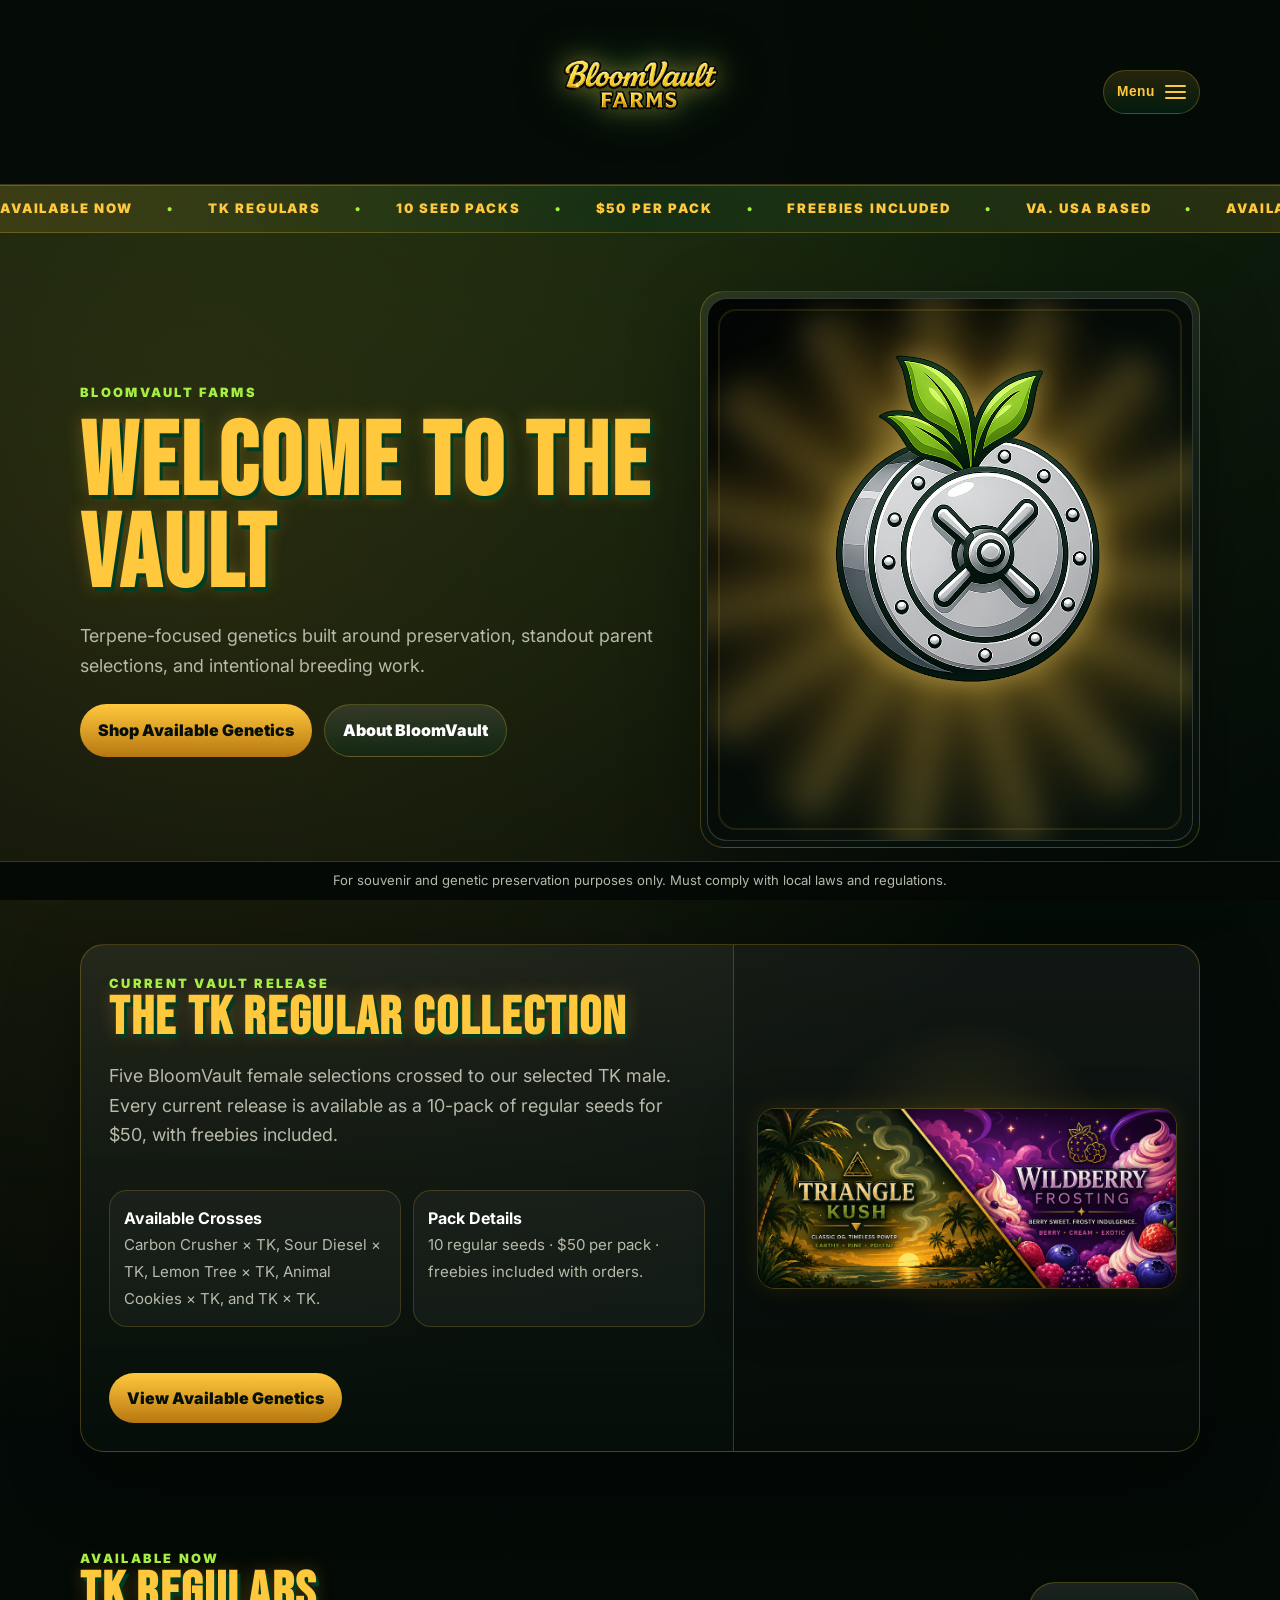
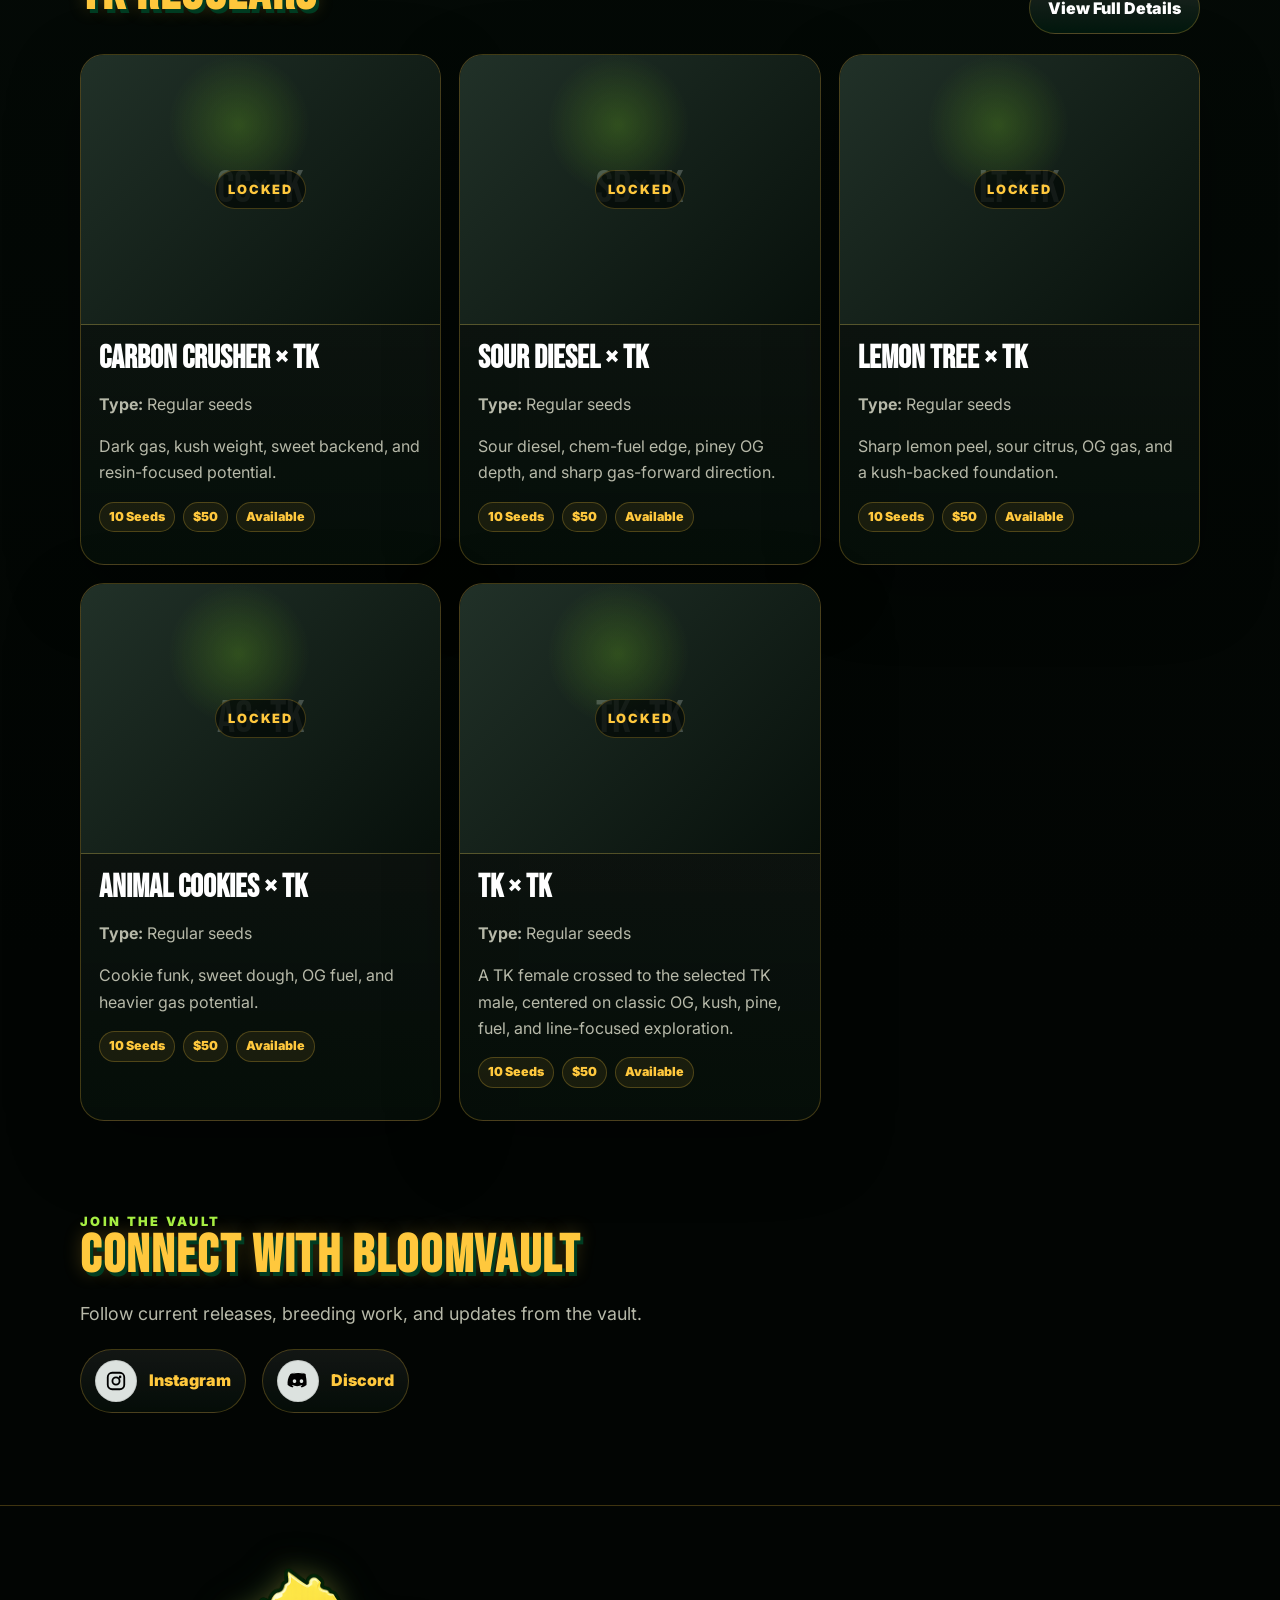
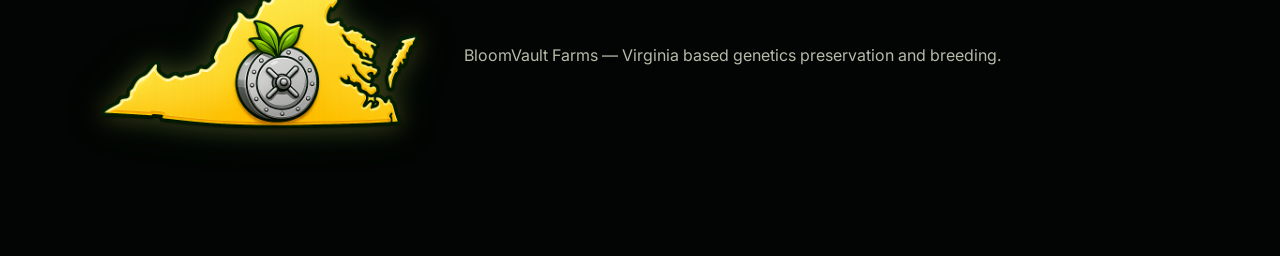
==== index.html @ 9c68a0b8 "Focus homepage on available TK regular releases" ====
<!DOCTYPE html>
<html lang="en">
<head>
  <meta charset="UTF-8" />
  <meta name="viewport" content="width=device-width, initial-scale=1.0" />
  <title>BloomVault Farms</title>
  <link rel="stylesheet" href="assets/css/site.css">
  <link rel="stylesheet" href="assets/css/header-fix.css">
  <link rel="stylesheet" href="assets/css/home.css">
</head>
<body>
  <div class="nav-backdrop" data-nav-backdrop></div>
  <header class="site-header">
    <div class="container header-row">
      <div class="logo-wrap">
        <a href="index.html" aria-label="BloomVault Farms home"><img class="brand-logo" src="assets/img/logo-primary.png" alt="BloomVault Farms"></a>
      </div>
      <button class="menu-toggle" type="button" aria-label="Open navigation menu" aria-expanded="false" data-menu-toggle>
        <span class="menu-label">Menu</span>
        <span class="menu-icon" aria-hidden="true"><span></span><span></span><span></span></span>
      </button>
      <nav class="main-nav" data-main-nav>
        <a class="active" href="index.html">Home</a>
        <a href="genetics.html">Genetics</a>
        <a href="journal.html">Journal</a>
        <a href="about.html">About</a>
        <a href="cart.html">Cart</a>
      </nav>
    </div>
  </header>

  <section class="ticker" aria-label="BloomVault highlights">
    <div class="ticker-track">
      <span>AVAILABLE NOW</span><span>TK REGULARS</span><span>10 SEED PACKS</span><span>$50 PER PACK</span><span>FREEBIES INCLUDED</span><span>VA. USA BASED</span>
      <span>AVAILABLE NOW</span><span>TK REGULARS</span><span>10 SEED PACKS</span><span>$50 PER PACK</span><span>FREEBIES INCLUDED</span><span>VA. USA BASED</span>
    </div>
  </section>

  <main class="home-main">
    <section class="hero container">
      <div class="hero-grid">
        <div>
          <div class="eyebrow">BloomVault Farms</div>
          <h1 class="title">WELCOME TO THE VAULT</h1>
          <p class="lead">Terpene-focused genetics built around preservation, standout parent selections, and intentional breeding work.</p>
          <div class="actions">
            <a class="btn primary" href="genetics.html">Shop Available Genetics</a>
            <a class="btn" href="about.html">About BloomVault</a>
          </div>
        </div>
        <div class="vault"><div class="vault-inner vault-logo-panel"><img class="vault-mark" src="assets/img/vault-logo.png" alt="BloomVault vault logo"></div></div>
      </div>
    </section>

    <section class="section container">
      <div class="focus-panel">
        <div class="focus-content">
          <div>
            <div class="eyebrow">Current Vault Release</div>
            <h2 class="section-title">THE TK REGULAR COLLECTION</h2>
            <p class="lead">Five BloomVault female selections crossed to our selected TK male. Every current release is available as a 10-pack of regular seeds for $50, with freebies included.</p>
          </div>
          <div class="focus-list">
            <div><strong>Available Crosses</strong><span>Carbon Crusher × TK, Sour Diesel × TK, Lemon Tree × TK, Animal Cookies × TK, and TK × TK.</span></div>
            <div><strong>Pack Details</strong><span>10 regular seeds · $50 per pack · freebies included with orders.</span></div>
          </div>
          <div class="actions"><a class="btn primary" href="genetics.html">View Available Genetics</a></div>
        </div>
        <div class="focus-art-wrap">
          <img class="focus-art" src="assets/img/tkwbf.png" alt="BloomVault TK collection feature artwork">
        </div>
      </div>
    </section>

    <section class="section container">
      <div class="section-head">
        <div>
          <div class="eyebrow">Available Now</div>
          <h2 class="section-title">TK REGULARS</h2>
        </div>
        <a class="btn" href="genetics.html">View Full Details</a>
      </div>
      <div class="seed-grid">
        <article class="seed-card"><div class="seed-art">CC×TK</div><div class="seed-body"><h3>Carbon Crusher × TK</h3><p class="muted"><strong>Type:</strong> Regular seeds</p><p class="muted">Dark gas, kush weight, sweet backend, and resin-focused potential.</p><div class="badges"><span class="badge">10 Seeds</span><span class="badge">$50</span><span class="badge">Available</span></div></div></article>
        <article class="seed-card"><div class="seed-art">SD×TK</div><div class="seed-body"><h3>Sour Diesel × TK</h3><p class="muted"><strong>Type:</strong> Regular seeds</p><p class="muted">Sour diesel, chem-fuel edge, piney OG depth, and sharp gas-forward direction.</p><div class="badges"><span class="badge">10 Seeds</span><span class="badge">$50</span><span class="badge">Available</span></div></div></article>
        <article class="seed-card"><div class="seed-art">LT×TK</div><div class="seed-body"><h3>Lemon Tree × TK</h3><p class="muted"><strong>Type:</strong> Regular seeds</p><p class="muted">Sharp lemon peel, sour citrus, OG gas, and a kush-backed foundation.</p><div class="badges"><span class="badge">10 Seeds</span><span class="badge">$50</span><span class="badge">Available</span></div></div></article>
        <article class="seed-card"><div class="seed-art">AC×TK</div><div class="seed-body"><h3>Animal Cookies × TK</h3><p class="muted"><strong>Type:</strong> Regular seeds</p><p class="muted">Cookie funk, sweet dough, OG fuel, and heavier gas potential.</p><div class="badges"><span class="badge">10 Seeds</span><span class="badge">$50</span><span class="badge">Available</span></div></div></article>
        <article class="seed-card"><div class="seed-art">TK×TK</div><div class="seed-body"><h3>TK × TK</h3><p class="muted"><strong>Type:</strong> Regular seeds</p><p class="muted">A TK female crossed to the selected TK male, centered on classic OG, kush, pine, fuel, and line-focused exploration.</p><div class="badges"><span class="badge">10 Seeds</span><span class="badge">$50</span><span class="badge">Available</span></div></div></article>
      </div>
    </section>

    <section class="social-section container">
      <div class="eyebrow">Join The Vault</div>
      <h2 class="section-title">CONNECT WITH BLOOMVAULT</h2>
      <p class="lead">Follow current releases, breeding work, and updates from the vault.</p>
      <div class="social-links">
        <a href="https://www.instagram.com/bloomvault_farms?igsh=NGVncnJ1NHVtbXpz&utm_source=qr" target="_blank" rel="noopener"><span class="social-icon-wrap"><img src="assets/icons/instagram-black.svg" alt="Instagram"></span><span>Instagram</span></a>
        <a href="https://discord.gg/j6gGDJBfR" target="_blank" rel="noopener"><span class="social-icon-wrap"><img src="assets/icons/discord-black.svg" alt="Discord"></span><span>Discord</span></a>
      </div>
    </section>
  </main>

  <footer class="site-footer"><div class="container footer-inner"><img class="footer-logo va-footer-logo" src="assets/img/va-bvf.png" alt="BloomVault Farms Virginia logo"><p>BloomVault Farms — Virginia based genetics preservation and breeding.</p></div></footer>
  <div class="legal">For souvenir and genetic preservation purposes only. Must comply with local laws and regulations.</div>
  <script src="assets/js/site.js"></script>
</body>
</html>
---- assets/css/site.css ----
@import url('https://fonts.googleapis.com/css2?family=Bebas+Neue&family=Inter:wght@400;600;700;800;900&display=swap');
:root{--deep:#003c22;--leaf:#7ed321;--leaf2:#a6f044;--gold:#ffc83d;--gold2:#b77710;--silver:#dce2df;--text:#f8f4df;--muted:#b7b9a9;--line:rgba(255,200,61,.24);--panel:rgba(220,226,223,.08)}*{box-sizing:border-box}html{scroll-behavior:smooth;overflow-x:hidden}body{margin:0;max-width:100%;overflow-x:hidden;color:var(--text);font-family:Inter,system-ui,sans-serif;line-height:1.65;background:radial-gradient(circle at 50% -10%,rgba(126,211,33,.16),transparent 34%),radial-gradient(circle at 12% 14%,rgba(255,200,61,.13),transparent 30%),linear-gradient(180deg,#06100a,#020503 74%)}body.nav-open{overflow:hidden}a{color:inherit}img{max-width:100%;height:auto}.container{width:min(1120px,92vw);margin:auto;max-width:100%}.site-header{position:sticky;top:0;z-index:50;background:rgba(4,9,6,.92);backdrop-filter:blur(16px);border-bottom:1px solid var(--line)}.header-row{position:relative;display:grid;grid-template-columns:1fr auto 1fr;align-items:center;min-height:78px;height:78px}.logo-wrap{grid-column:2;display:flex;align-items:center;justify-content:center;padding:0}.brand-logo{width:clamp(150px,18vw,245px);display:block;filter:drop-shadow(0 0 12px rgba(255,200,61,.42)) drop-shadow(0 0 22px rgba(0,60,34,.78))}.menu-toggle{grid-column:3;justify-self:end;display:inline-flex;align-items:center;gap:10px;border:1px solid var(--line);border-radius:999px;padding:11px 14px;background:linear-gradient(180deg,rgba(255,200,61,.14),rgba(0,60,34,.34));color:var(--gold);font-weight:900;letter-spacing:.04em;cursor:pointer}.menu-icon{display:grid;gap:5px}.menu-icon span{display:block;width:24px;height:2px;border-radius:999px;background:var(--gold);transition:transform .22s ease,opacity .22s ease}.menu-toggle[aria-expanded="true"] .menu-icon span:nth-child(1){transform:translateY(7px) rotate(45deg)}.menu-toggle[aria-expanded="true"] .menu-icon span:nth-child(2){opacity:0}.menu-toggle[aria-expanded="true"] .menu-icon span:nth-child(3){transform:translateY(-7px) rotate(-45deg)}.main-nav{position:absolute;right:0;top:calc(100% + 10px);width:min(420px,92vw);max-width:calc(100vw - 24px);transform:translateY(-10px);opacity:0;visibility:hidden;pointer-events:none;display:grid;gap:10px;padding:16px;border:1px solid var(--line);border-radius:24px;background:linear-gradient(180deg,rgba(11,25,16,.98),rgba(3,6,4,.98));box-shadow:0 28px 80px rgba(0,0,0,.55);transition:opacity .22s ease,transform .22s ease,visibility .22s ease}.main-nav.open{opacity:1;visibility:visible;pointer-events:auto;transform:translateY(0)}.main-nav a{color:var(--silver);text-decoration:none;padding:14px 16px;border-radius:16px;border:1px solid rgba(255,200,61,.13);font-weight:900;background:rgba(220,226,223,.04)}.main-nav a:hover,.main-nav a.active{border-color:var(--line);background:linear-gradient(180deg,rgba(255,200,61,.18),rgba(0,60,34,.34));color:#fff}.nav-backdrop{position:fixed;inset:0;background:rgba(0,0,0,.34);z-index:40;opacity:0;visibility:hidden;pointer-events:none;transition:opacity .22s ease,visibility .22s ease}.nav-backdrop.show{opacity:1;visibility:visible;pointer-events:auto}.page{padding:60px 0}.hero{padding:70px 0 48px}.hero-grid{display:grid;grid-template-columns:1.08fr .92fr;gap:34px;align-items:center}.eyebrow{color:var(--leaf2);font-size:.8rem;font-weight:900;letter-spacing:.18em;text-transform:uppercase}.title,.page-title,.section-title{font-family:'Bebas Neue',Impact,sans-serif;line-height:.9;color:var(--gold);letter-spacing:.03em;text-shadow:3px 4px 0 var(--deep),0 0 18px rgba(255,200,61,.25);overflow-wrap:break-word}.title{font-size:clamp(3.8rem,8vw,7rem);margin:.15em 0}.page-title{font-size:clamp(3.7rem,8vw,6rem);margin:.12em 0}.section-title{font-size:clamp(2.6rem,5vw,3.4rem);margin:0 0 16px}.lead,.muted{color:var(--muted)}.lead{font-size:1.12rem;max-width:760px}.actions{display:flex;gap:12px;flex-wrap:wrap;margin-top:24px}.btn{display:inline-flex;justify-content:center;align-items:center;text-decoration:none;border-radius:999px;border:1px solid var(--line);padding:12px 18px;color:#fff;background:linear-gradient(180deg,rgba(220,226,223,.12),rgba(0,60,34,.3));font-weight:900;cursor:pointer}.btn.primary{background:linear-gradient(180deg,var(--gold),var(--gold2));color:#06100a;border:none}.panel,.card,.seed-card,.vault,.focus-panel,.tester-panel{border:1px solid var(--line);border-radius:24px;background:linear-gradient(180deg,var(--panel),rgba(6,16,10,.82));box-shadow:0 24px 70px rgba(0,0,0,.35);max-width:100%}.panel,.card{padding:24px}.vault{padding:6px}.vault-inner{min-height:375px;border-radius:20px;border:1px solid rgba(220,226,223,.22);display:grid;place-items:center;text-align:center;background:radial-gradient(circle at 50% 30%,rgba(220,226,223,.34),transparent 24%),linear-gradient(135deg,#25322e,#07100b);position:relative;overflow:hidden}.vault-inner:before{content:'';position:absolute;inset:10px;border:2px solid rgba(255,200,61,.22);border-radius:18px}.vault-inner strong{position:relative;font-family:'Bebas Neue';font-size:clamp(2.5rem,5vw,4rem);line-height:.9;color:var(--silver);text-shadow:2px 3px 0 var(--deep)}.vault-logo-panel{background:radial-gradient(circle at 50% 47%,rgba(255,220,120,.22),transparent 38%),linear-gradient(135deg,#020503,#07100b 70%);padding:0}.vault-logo-panel:before{opacity:.52}.vault-logo-panel:after{content:'';position:absolute;left:50%;top:50%;translate:-50% -50%;z-index:0;width:118%;aspect-ratio:1;border-radius:999px;background:repeating-conic-gradient(from -8deg,rgba(255,218,102,.34) 0deg,rgba(255,205,70,.20) 7deg,transparent 13deg,transparent 24deg),radial-gradient(circle,rgba(255,228,135,.52) 0%,rgba(255,200,61,.32) 24%,rgba(255,172,34,.14) 50%,transparent 72%);filter:blur(16px);opacity:.76;animation:rayPulse 6.5s ease-in-out infinite}.vault-mark{position:relative;z-index:1;width:min(620px,112%);max-width:none;margin:auto;display:block;justify-self:center;align-self:center;filter:drop-shadow(0 0 13px rgba(255,225,130,.32)) drop-shadow(0 0 24px rgba(255,200,61,.28)) drop-shadow(0 0 42px rgba(255,165,20,.14));animation:vaultFloat 5.5s ease-in-out infinite}@keyframes vaultFloat{0%,100%{transform:translateY(0) scale(1)}50%{transform:translateY(-10px) scale(1.015)}}@keyframes rayPulse{0%,100%{opacity:.66;transform:scale(.98) rotate(0deg)}50%{opacity:.82;transform:scale(1.04) rotate(3deg)}}.ticker{border-block:1px solid var(--line);background:linear-gradient(90deg,rgba(255,200,61,.11),rgba(0,60,34,.22),rgba(255,200,61,.11));overflow:hidden;white-space:nowrap}.ticker-track{display:inline-flex;gap:34px;padding:12px 0;animation:tickerMove 28s linear infinite}.ticker-track span{font-weight:900;color:var(--gold);letter-spacing:.14em;font-size:.82rem}.ticker-track span:after{content:'•';margin-left:34px;color:var(--leaf2)}@keyframes tickerMove{from{transform:translateX(0)}to{transform:translateX(-50%)}}.focus-panel{padding:28px;display:grid;grid-template-columns:1.1fr .9fr auto;align-items:center;gap:24px;background:radial-gradient(circle at 15% 20%,rgba(255,200,61,.14),transparent 28%),linear-gradient(180deg,rgba(220,226,223,.08),rgba(6,16,10,.82))}.focus-list{display:grid;gap:12px}.focus-list div{border:1px solid rgba(255,200,61,.18);border-radius:18px;padding:14px;background:rgba(220,226,223,.045)}.focus-list strong{display:block;color:#fff}.focus-list span{color:var(--muted);font-size:.94rem}.tester-panel{padding:30px;display:grid;gap:22px;background:radial-gradient(circle at 85% 18%,rgba(126,211,33,.13),transparent 30%),linear-gradient(180deg,rgba(220,226,223,.08),rgba(6,16,10,.82))}.tester-steps{display:grid;grid-template-columns:repeat(4,minmax(0,1fr));gap:12px}.tester-steps span{border:1px solid var(--line);border-radius:999px;padding:10px 12px;text-align:center;color:var(--gold);font-weight:900;background:rgba(255,200,61,.07)}.section{padding:48px 0}.section-head{display:flex;justify-content:space-between;align-items:end;gap:18px;margin-bottom:20px}.grid{display:grid;gap:18px;min-width:0}.grid.two{grid-template-columns:repeat(2,minmax(0,1fr))}.grid.three{grid-template-columns:repeat(3,minmax(0,1fr))}.seed-grid{display:grid;grid-template-columns:repeat(3,minmax(0,1fr));gap:18px;min-width:0}.seed-card{overflow:hidden}.seed-art{aspect-ratio:4/3;display:grid;place-items:center;position:relative;border-bottom:1px solid var(--line);background:radial-gradient(circle at 44% 26%,rgba(126,211,33,.24),transparent 25%),linear-gradient(135deg,#213128,#07100b);font-family:'Bebas Neue';font-size:2.8rem;color:rgba(220,226,223,.25)}.seed-art:after{content:'LOCKED';position:absolute;border:1px solid var(--line);border-radius:999px;padding:8px 12px;color:var(--gold);background:rgba(4,9,6,.74);font-family:Inter;font-size:.8rem;font-weight:900;letter-spacing:.14em}.seed-body{padding:18px}.seed-body h2,.seed-body h3,.card h3{font-family:'Bebas Neue';font-size:2rem;line-height:1;margin:0 0 8px;color:#fff}.badges{display:flex;gap:8px;flex-wrap:wrap;margin:14px 0}.badge{border:1px solid var(--line);border-radius:999px;color:var(--gold);background:rgba(255,200,61,.08);padding:4px 9px;font-size:.78rem;font-weight:900}.filter-row{display:flex;gap:10px;flex-wrap:wrap;margin:22px 0}.filter-row button{border:1px solid var(--line);border-radius:999px;color:var(--silver);background:rgba(220,226,223,.06);padding:10px 14px;font-weight:900;cursor:pointer}.filter-row button.active{color:#06100a;background:linear-gradient(180deg,var(--gold),var(--gold2))}.form{display:grid;gap:12px}.input,input,textarea{width:100%;max-width:100%;border:1px solid var(--line);border-radius:16px;padding:13px 14px;background:#07100b;color:#fff;font:inherit}textarea{min-height:120px;resize:vertical}.empty{padding:20px;border:1px dashed var(--line);border-radius:18px;text-align:center;color:var(--muted)}.quote{border-left:4px solid var(--gold);padding-left:18px;font-size:1.12rem;color:#fff}.social-section{padding:42px 0}.social-links{display:flex;flex-wrap:wrap;gap:16px;margin-top:20px}.social-links a{display:inline-flex;align-items:center;gap:12px;text-decoration:none;color:var(--gold);font-weight:900;border:1px solid var(--line);border-radius:999px;padding:10px 14px;background:linear-gradient(180deg,rgba(220,226,223,.08),rgba(6,16,10,.72))}.social-icon-wrap{width:42px;height:42px;border-radius:999px;display:grid;place-items:center;background:#dce2df;border:1px solid rgba(0,0,0,.1);flex:0 0 auto}.social-icon-wrap img{width:22px;height:22px;object-fit:contain}.site-footer{border-top:1px solid var(--line);padding:30px 0 80px;color:var(--muted);margin-top:50px}.footer-inner{display:flex;align-items:center;gap:24px;flex-wrap:wrap}.footer-logo{width:min(240px,70vw);filter:drop-shadow(0 0 9px rgba(255,200,61,.28))}.va-footer-logo{width:min(360px,86vw);filter:drop-shadow(0 0 12px rgba(255,200,61,.25)) drop-shadow(0 0 18px rgba(0,60,34,.45))}.legal{position:fixed;bottom:0;left:0;right:0;background:rgba(4,9,6,.94);border-top:1px solid var(--line);padding:8px 12px;text-align:center;color:var(--muted);font-size:.82rem;z-index:60}@media(max-width:980px){.focus-panel{grid-template-columns:1fr}.tester-steps{grid-template-columns:repeat(2,minmax(0,1fr))}}@media(max-width:860px){.hero-grid,.grid.two,.grid.three,.seed-grid{grid-template-columns:1fr!important}.section-head{align-items:flex-start;flex-direction:column}.brand-logo{width:165px}.vault-inner{min-height:335px}.vault-mark{width:min(520px,110%);max-width:none}.header-row{min-height:72px;height:72px}.page{padding-top:44px}}@media(max-width:560px){.container{width:min(100% - 28px,1120px)}.header-row{grid-template-columns:52px 1fr 52px;min-height:68px;height:68px}.logo-wrap{grid-column:2}.brand-logo{width:142px}.menu-toggle{grid-column:3;width:46px;height:46px;padding:0;justify-content:center}.menu-label{display:none}.menu-icon span{width:22px}.main-nav{right:0;left:auto;width:min(320px,calc(100vw - 28px));max-width:calc(100vw - 28px)}.title{font-size:3.45rem}.page-title{font-size:3.25rem}.section-title{font-size:2.55rem}.panel,.card{padding:18px}.vault{padding:6px}.vault-inner{min-height:305px}.vault-mark{width:min(420px,112%);max-width:none}.vault-logo-panel:after{width:122%;filter:blur(14px);opacity:.72}.ticker-track{animation-duration:22s}.focus-panel,.tester-panel{padding:20px}.tester-steps{grid-template-columns:1fr}.social-links a{width:100%;justify-content:flex-start}.footer-inner{display:block;text-align:center}.footer-logo,.va-footer-logo{margin:0 auto 14px}.va-footer-logo{width:min(330px,88vw)}}@media(prefers-reduced-motion:reduce){.vault-mark,.vault-logo-panel:after,.ticker-track{animation:none}}
---- assets/css/header-fix.css ----
/* Stable header/menu overrides */
.site-header{z-index:1000!important;overflow:visible!important}.site-header .container{position:relative!important}.header-row{display:grid!important;grid-template-columns:150px minmax(0,1fr) 150px!important;align-items:center!important;min-height:184px!important;height:184px!important;overflow:visible!important}.logo-wrap{grid-column:2!important;height:100%!important;min-width:0!important;display:flex!important;align-items:center!important;justify-content:center!important;overflow:hidden!important;pointer-events:none!important}.logo-wrap a{pointer-events:auto!important}.brand-logo{height:164px!important;width:auto!important;max-width:100%!important;object-fit:contain!important;display:block!important}.menu-toggle{grid-column:3!important;justify-self:end!important;align-self:center!important;width:auto!important;height:auto!important;min-height:44px!important;padding:9px 13px!important;font-size:.86rem!important;line-height:1!important;position:relative!important;z-index:1202!important;pointer-events:auto!important}.menu-icon{gap:4px!important}.menu-icon span{width:21px!important;height:2px!important}.main-nav{right:0!important;left:auto!important;top:calc(100% + 10px)!important;z-index:1203!important;pointer-events:none!important}.main-nav.open{pointer-events:auto!important}.nav-backdrop{z-index:900!important}@media(max-width:860px){.header-row{grid-template-columns:96px minmax(0,1fr) 96px!important;min-height:112px!important;height:112px!important}.brand-logo{height:108px!important;width:auto!important;max-width:100%!important}.menu-toggle{min-height:46px!important;padding:10px 13px!important;font-size:.86rem!important}.menu-icon span{width:22px!important}}@media(max-width:560px){.header-row{grid-template-columns:58px minmax(0,1fr) 58px!important;min-height:94px!important;height:94px!important}.brand-logo{height:90px!important;width:auto!important;max-width:100%!important}.menu-toggle{width:48px!important;height:48px!important;min-height:48px!important;padding:0!important;justify-content:center!important}.menu-icon span{width:23px!important}}
---- assets/css/home.css ----
/* Homepage-specific layout refinements */
.home-main .hero{padding-top:58px}.ticker{position:relative;z-index:2;border-block:1px solid var(--line);background:linear-gradient(90deg,rgba(255,200,61,.12),rgba(0,60,34,.26),rgba(255,200,61,.12));overflow:hidden;white-space:nowrap}.ticker-track{display:flex;width:max-content;gap:34px;padding:12px 0;will-change:transform;animation:tickerScroll 24s linear infinite}.ticker-track span{font-weight:900;color:var(--gold);letter-spacing:.14em;font-size:.82rem;flex:0 0 auto}.ticker-track span:after{content:'•';margin-left:34px;color:var(--leaf2)}@keyframes tickerScroll{0%{transform:translateX(0)}100%{transform:translateX(-50%)}}
.focus-panel{padding:0;display:grid;grid-template-columns:minmax(0,1.05fr) minmax(240px,.75fr);gap:0;overflow:hidden;align-items:stretch;background:linear-gradient(180deg,rgba(220,226,223,.08),rgba(6,16,10,.82))}.focus-content{padding:28px;display:grid;gap:22px;align-content:center}.focus-content .lead{max-width:680px}.focus-art-wrap{display:grid;place-items:center;padding:18px;border-left:1px solid var(--line);background:radial-gradient(circle at 50% 45%,rgba(255,200,61,.16),transparent 42%),rgba(0,0,0,.18)}.focus-art{width:min(100%,420px);border-radius:18px;border:1px solid rgba(255,200,61,.24);box-shadow:0 20px 55px rgba(0,0,0,.36),0 0 22px rgba(255,200,61,.12);display:block}.focus-list{display:grid;grid-template-columns:repeat(2,minmax(0,1fr));gap:12px}.focus-list div{border:1px solid rgba(255,200,61,.18);border-radius:18px;padding:14px;background:rgba(220,226,223,.045)}.focus-list strong{display:block;color:#fff}.focus-list span{color:var(--muted);font-size:.94rem}.tester-panel{padding:0;overflow:hidden;display:grid;grid-template-columns:minmax(0,1fr) minmax(320px,.55fr);gap:0;background:linear-gradient(180deg,rgba(220,226,223,.08),rgba(6,16,10,.82))}.tester-copy{padding:30px;display:grid;gap:16px}.tester-copy .lead{max-width:760px}.tester-sidebar{padding:26px;border-left:1px solid var(--line);background:radial-gradient(circle at 50% 18%,rgba(126,211,33,.13),transparent 36%),rgba(0,0,0,.16);display:grid;align-content:center;gap:16px}.tester-note{color:var(--muted);margin:0}.tester-steps{display:grid;grid-template-columns:1fr;gap:10px}.tester-steps span{display:flex;align-items:center;justify-content:center;min-height:46px;width:100%;border:1px solid var(--line);border-radius:16px;padding:11px 14px;text-align:center;line-height:1.15;color:var(--gold);font-weight:900;background:rgba(255,200,61,.07);white-space:normal;overflow-wrap:break-word}.tester-sidebar .actions{display:grid;grid-template-columns:1fr;gap:10px}.tester-sidebar .actions .btn{width:100%}
@media(max-width:900px){.focus-panel,.tester-panel{grid-template-columns:1fr}.focus-art-wrap,.tester-sidebar{border-left:0;border-top:1px solid var(--line)}.focus-list{grid-template-columns:1fr}.focus-art{width:min(100%,560px)}.tester-sidebar .actions{display:flex;flex-wrap:wrap}.tester-sidebar .actions .btn{width:auto}}@media(max-width:560px){.home-main .hero{padding-top:40px}.ticker-track{animation-duration:18s}.focus-content,.tester-copy,.tester-sidebar{padding:20px}.focus-art-wrap{padding:12px}.focus-art{border-radius:14px}.tester-sidebar .actions{margin-top:8px}.tester-steps span{border-radius:999px;min-height:44px}}@media(prefers-reduced-motion:reduce){.ticker-track{animation:none}}
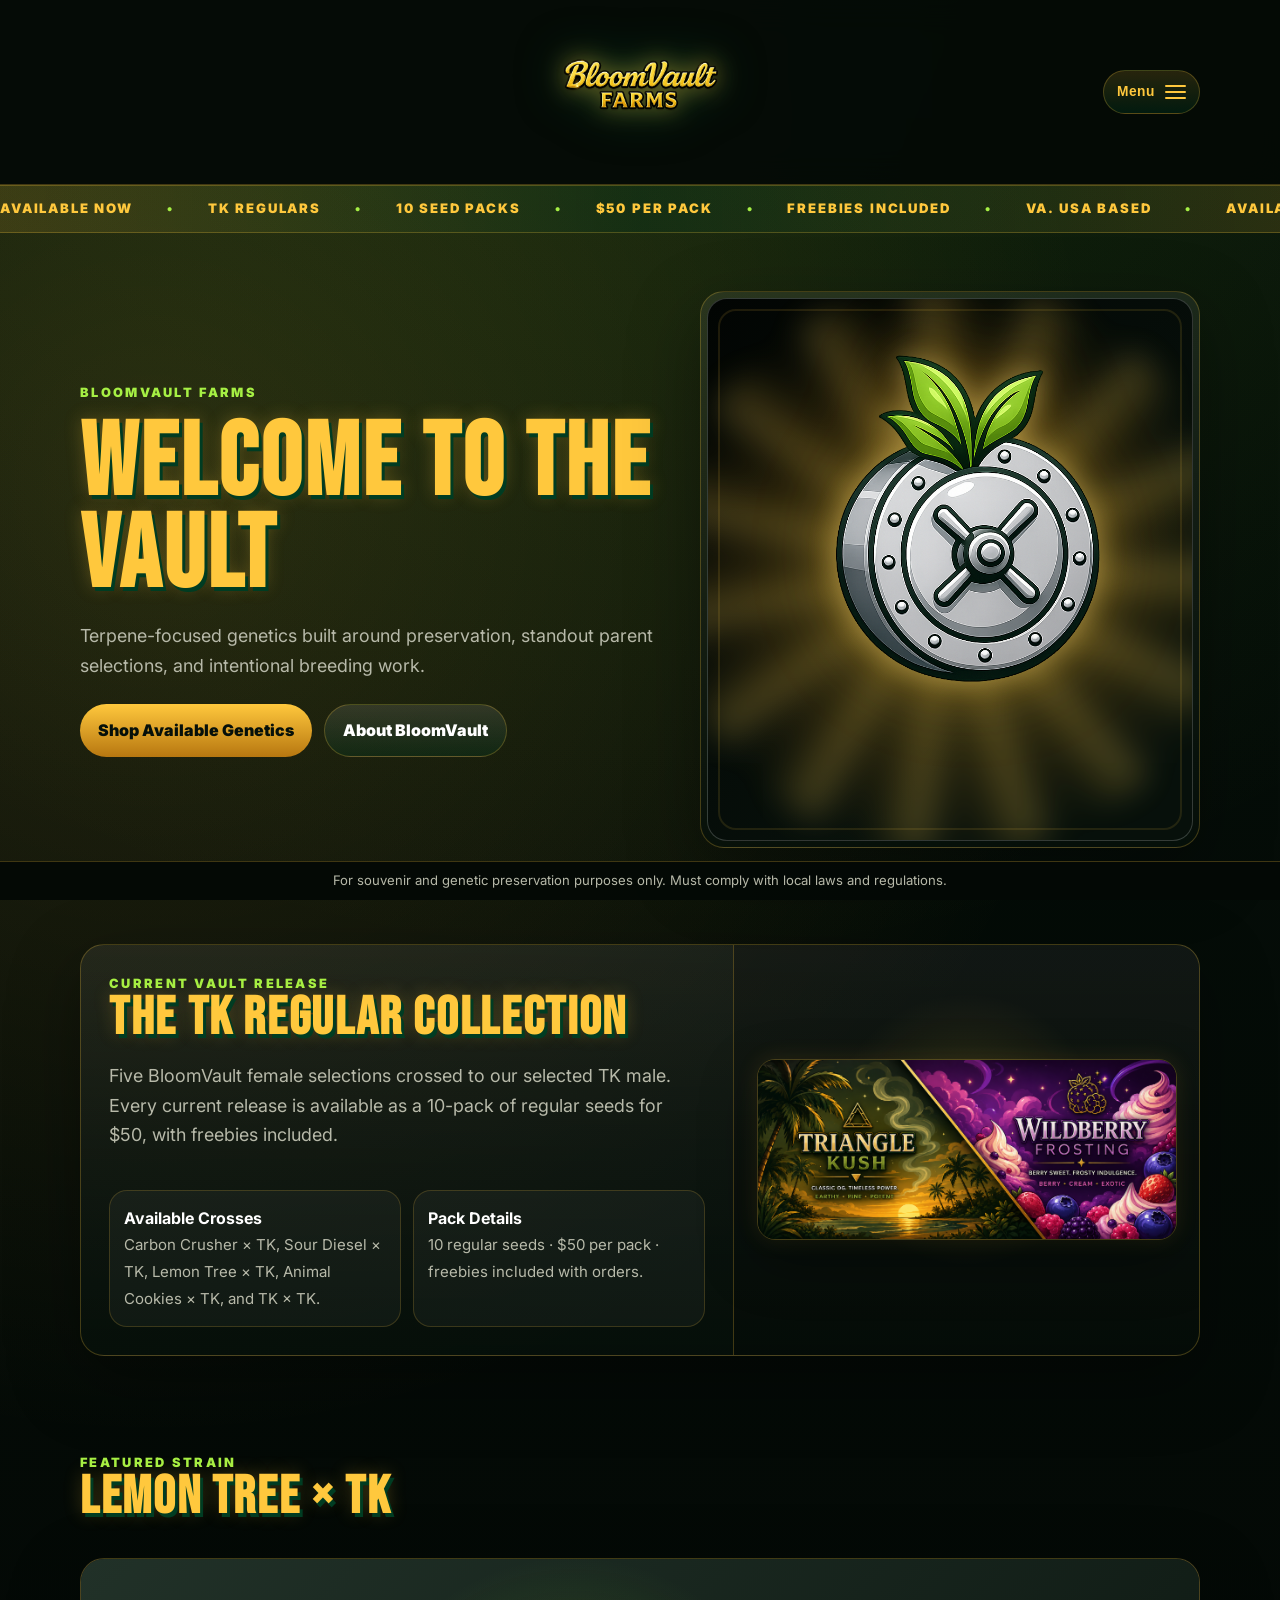
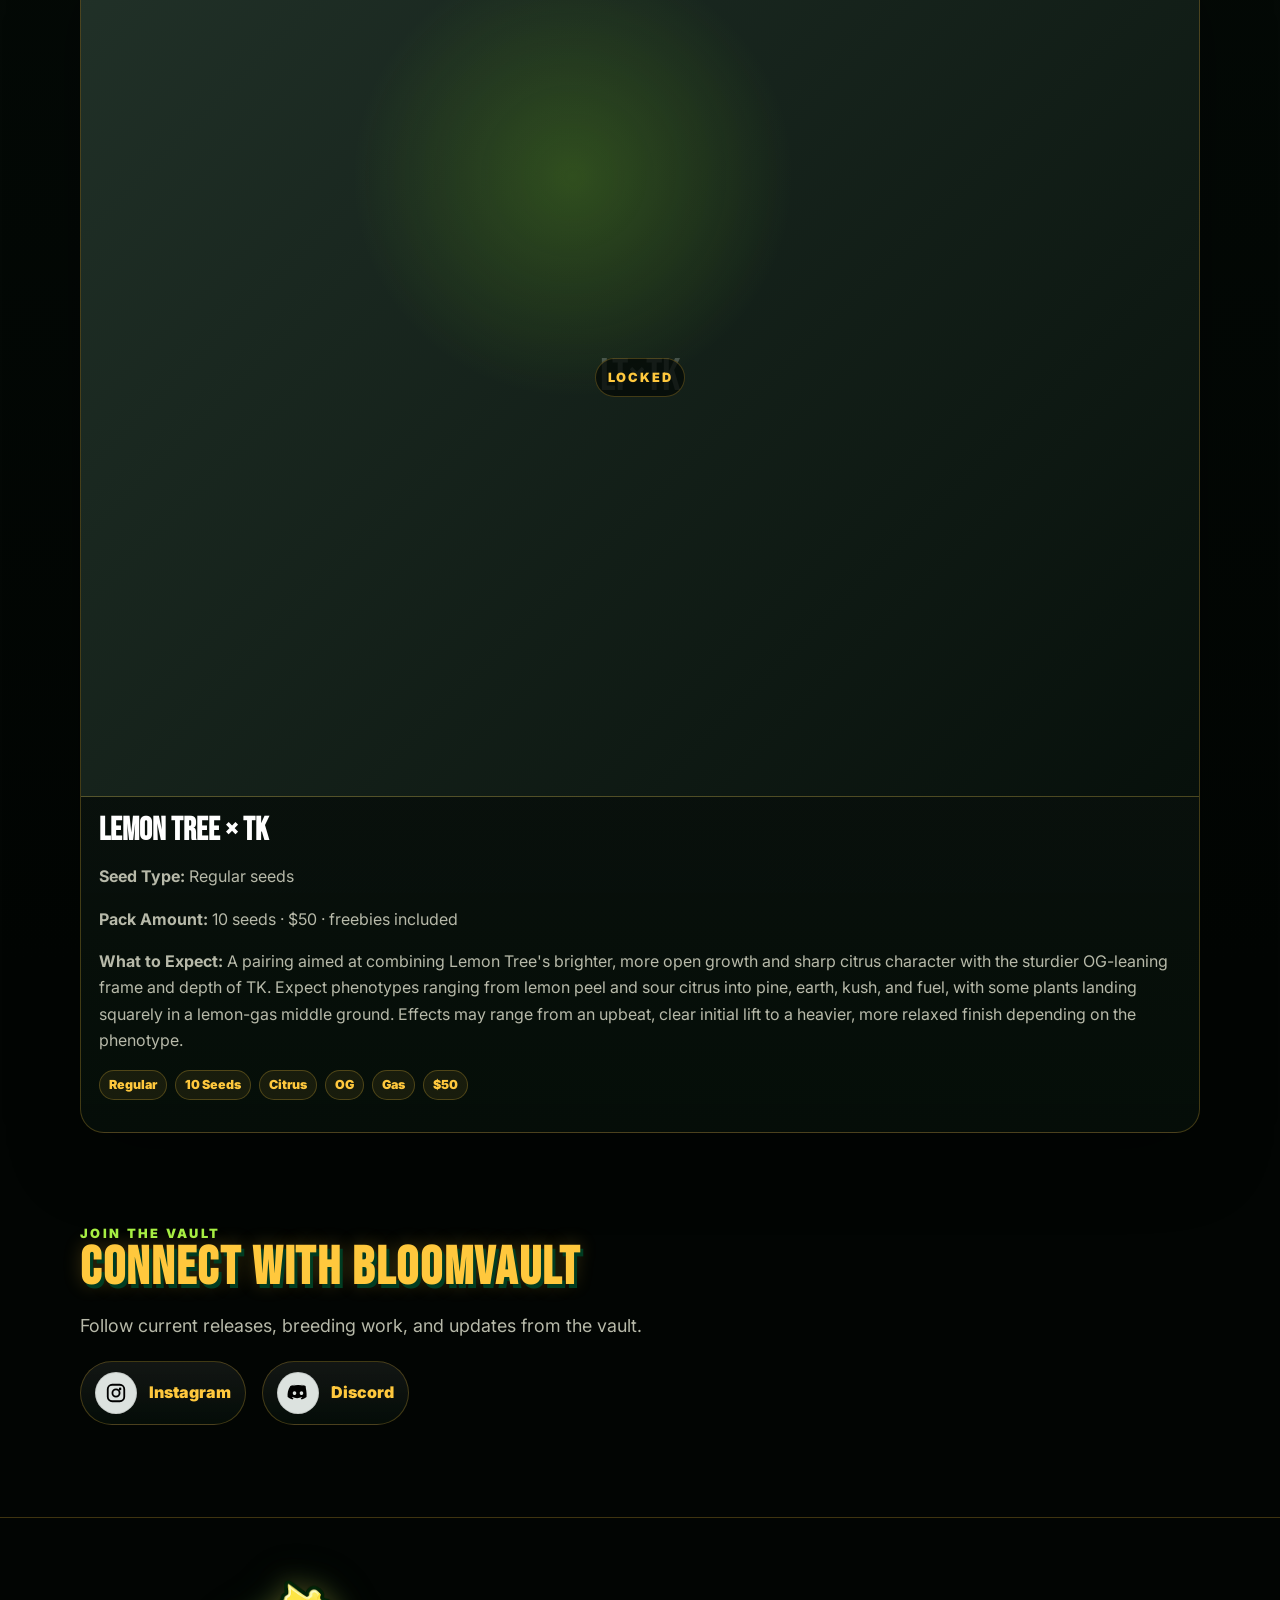
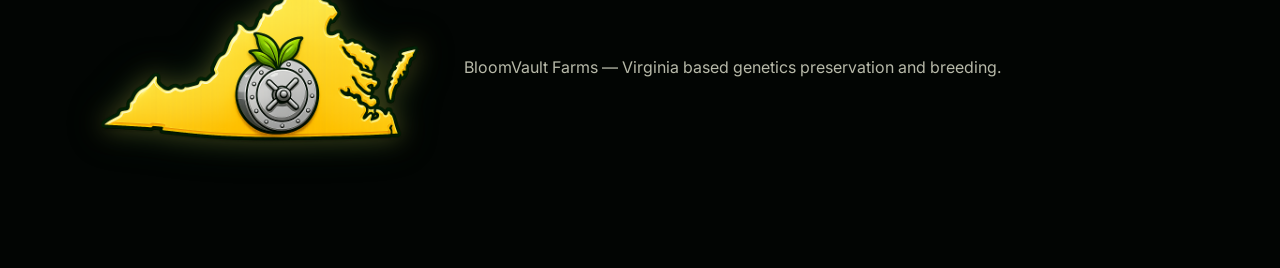
==== commit dce90f5d: "Feature Lemon Tree x TK on homepage" ====
--- a/index.html
+++ b/index.html
@@ -64,7 +64,6 @@
             <div><strong>Available Crosses</strong><span>Carbon Crusher × TK, Sour Diesel × TK, Lemon Tree × TK, Animal Cookies × TK, and TK × TK.</span></div>
             <div><strong>Pack Details</strong><span>10 regular seeds · $50 per pack · freebies included with orders.</span></div>
           </div>
-          <div class="actions"><a class="btn primary" href="genetics.html">View Available Genetics</a></div>
         </div>
         <div class="focus-art-wrap">
           <img class="focus-art" src="assets/img/tkwbf.png" alt="BloomVault TK collection feature artwork">
@@ -75,18 +74,20 @@
     <section class="section container">
       <div class="section-head">
         <div>
-          <div class="eyebrow">Available Now</div>
-          <h2 class="section-title">TK REGULARS</h2>
+          <div class="eyebrow">Featured Strain</div>
+          <h2 class="section-title">LEMON TREE × TK</h2>
         </div>
-        <a class="btn" href="genetics.html">View Full Details</a>
       </div>
-      <div class="seed-grid">
-        <article class="seed-card"><div class="seed-art">CC×TK</div><div class="seed-body"><h3>Carbon Crusher × TK</h3><p class="muted"><strong>Type:</strong> Regular seeds</p><p class="muted">Dark gas, kush weight, sweet backend, and resin-focused potential.</p><div class="badges"><span class="badge">10 Seeds</span><span class="badge">$50</span><span class="badge">Available</span></div></div></article>
-        <article class="seed-card"><div class="seed-art">SD×TK</div><div class="seed-body"><h3>Sour Diesel × TK</h3><p class="muted"><strong>Type:</strong> Regular seeds</p><p class="muted">Sour diesel, chem-fuel edge, piney OG depth, and sharp gas-forward direction.</p><div class="badges"><span class="badge">10 Seeds</span><span class="badge">$50</span><span class="badge">Available</span></div></div></article>
-        <article class="seed-card"><div class="seed-art">LT×TK</div><div class="seed-body"><h3>Lemon Tree × TK</h3><p class="muted"><strong>Type:</strong> Regular seeds</p><p class="muted">Sharp lemon peel, sour citrus, OG gas, and a kush-backed foundation.</p><div class="badges"><span class="badge">10 Seeds</span><span class="badge">$50</span><span class="badge">Available</span></div></div></article>
-        <article class="seed-card"><div class="seed-art">AC×TK</div><div class="seed-body"><h3>Animal Cookies × TK</h3><p class="muted"><strong>Type:</strong> Regular seeds</p><p class="muted">Cookie funk, sweet dough, OG fuel, and heavier gas potential.</p><div class="badges"><span class="badge">10 Seeds</span><span class="badge">$50</span><span class="badge">Available</span></div></div></article>
-        <article class="seed-card"><div class="seed-art">TK×TK</div><div class="seed-body"><h3>TK × TK</h3><p class="muted"><strong>Type:</strong> Regular seeds</p><p class="muted">A TK female crossed to the selected TK male, centered on classic OG, kush, pine, fuel, and line-focused exploration.</p><div class="badges"><span class="badge">10 Seeds</span><span class="badge">$50</span><span class="badge">Available</span></div></div></article>
-      </div>
+      <article class="seed-card">
+        <div class="seed-art">LT×TK</div>
+        <div class="seed-body">
+          <h3>Lemon Tree × TK</h3>
+          <p class="muted"><strong>Seed Type:</strong> Regular seeds</p>
+          <p class="muted"><strong>Pack Amount:</strong> 10 seeds · $50 · freebies included</p>
+          <p class="muted"><strong>What to Expect:</strong> A pairing aimed at combining Lemon Tree's brighter, more open growth and sharp citrus character with the sturdier OG-leaning frame and depth of TK. Expect phenotypes ranging from lemon peel and sour citrus into pine, earth, kush, and fuel, with some plants landing squarely in a lemon-gas middle ground. Effects may range from an upbeat, clear initial lift to a heavier, more relaxed finish depending on the phenotype.</p>
+          <div class="badges"><span class="badge">Regular</span><span class="badge">10 Seeds</span><span class="badge">Citrus</span><span class="badge">OG</span><span class="badge">Gas</span><span class="badge">$50</span></div>
+        </div>
+      </article>
     </section>
 
     <section class="social-section container">
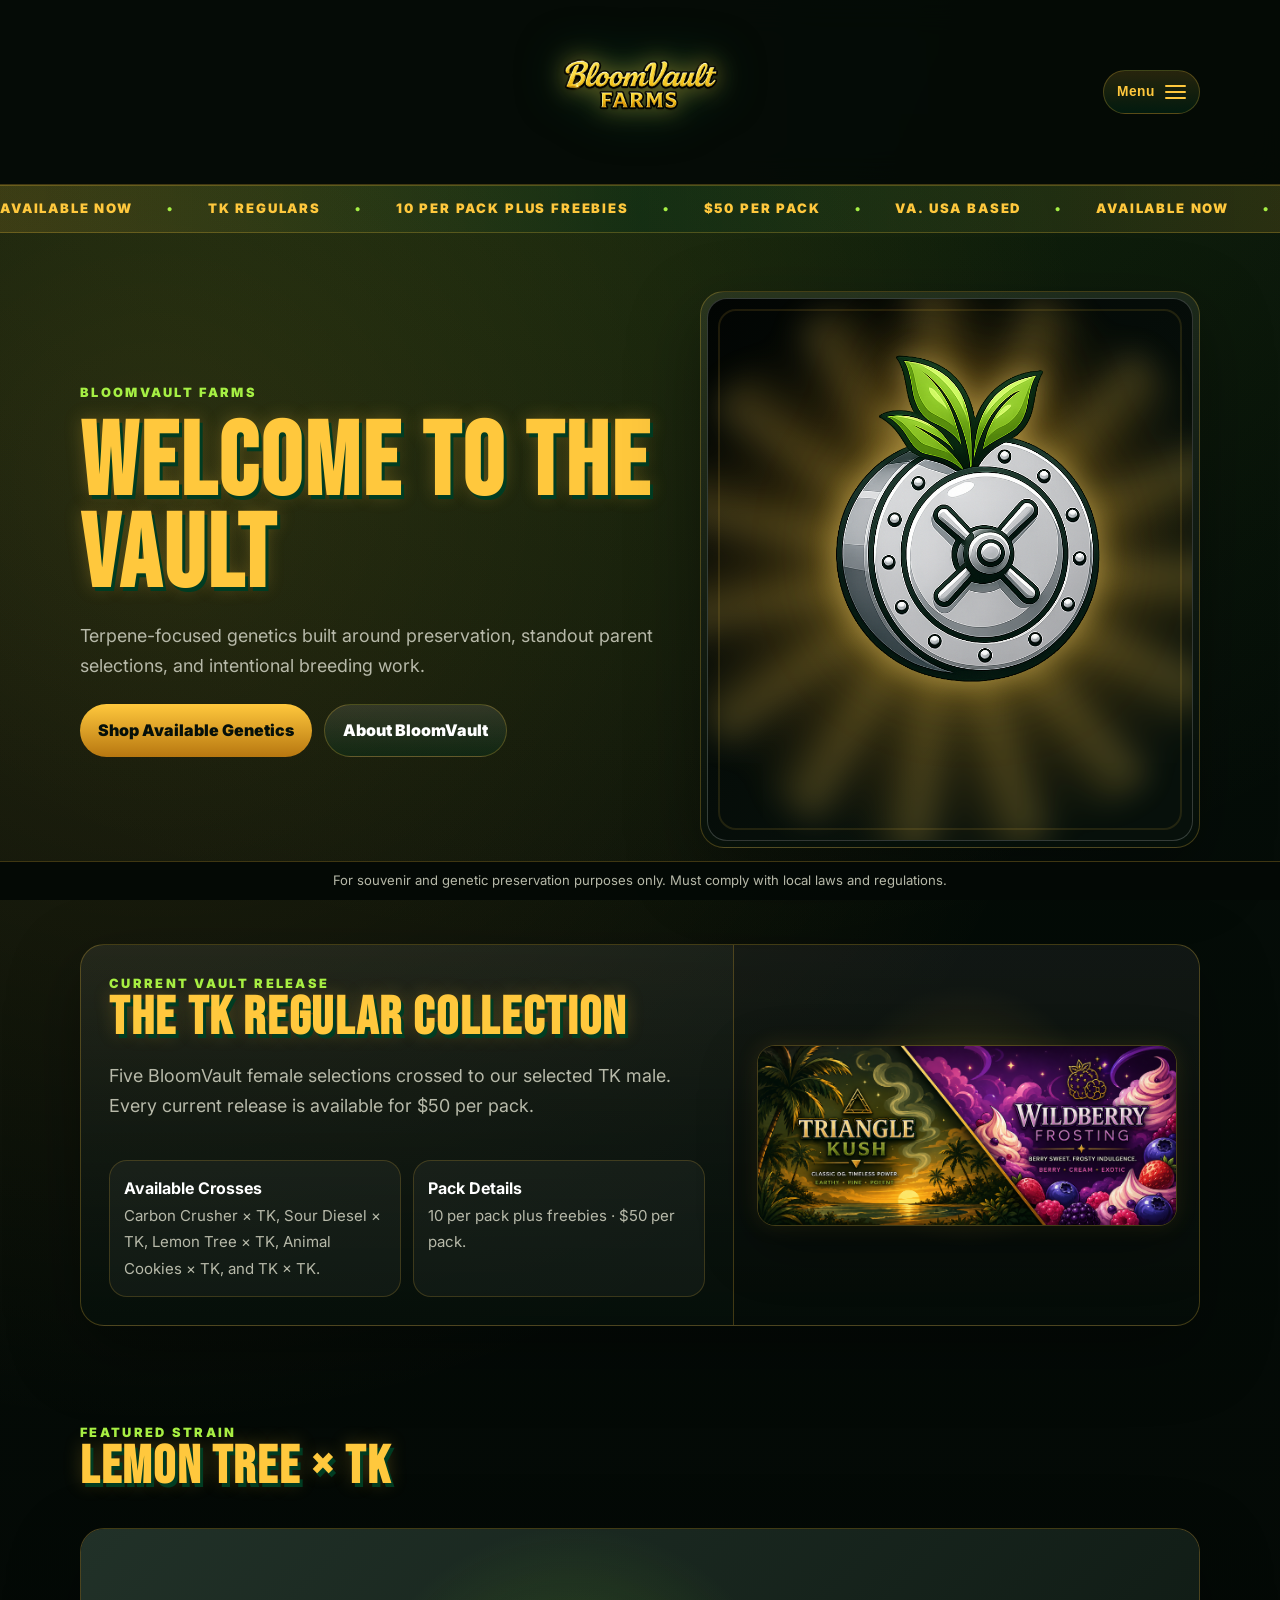
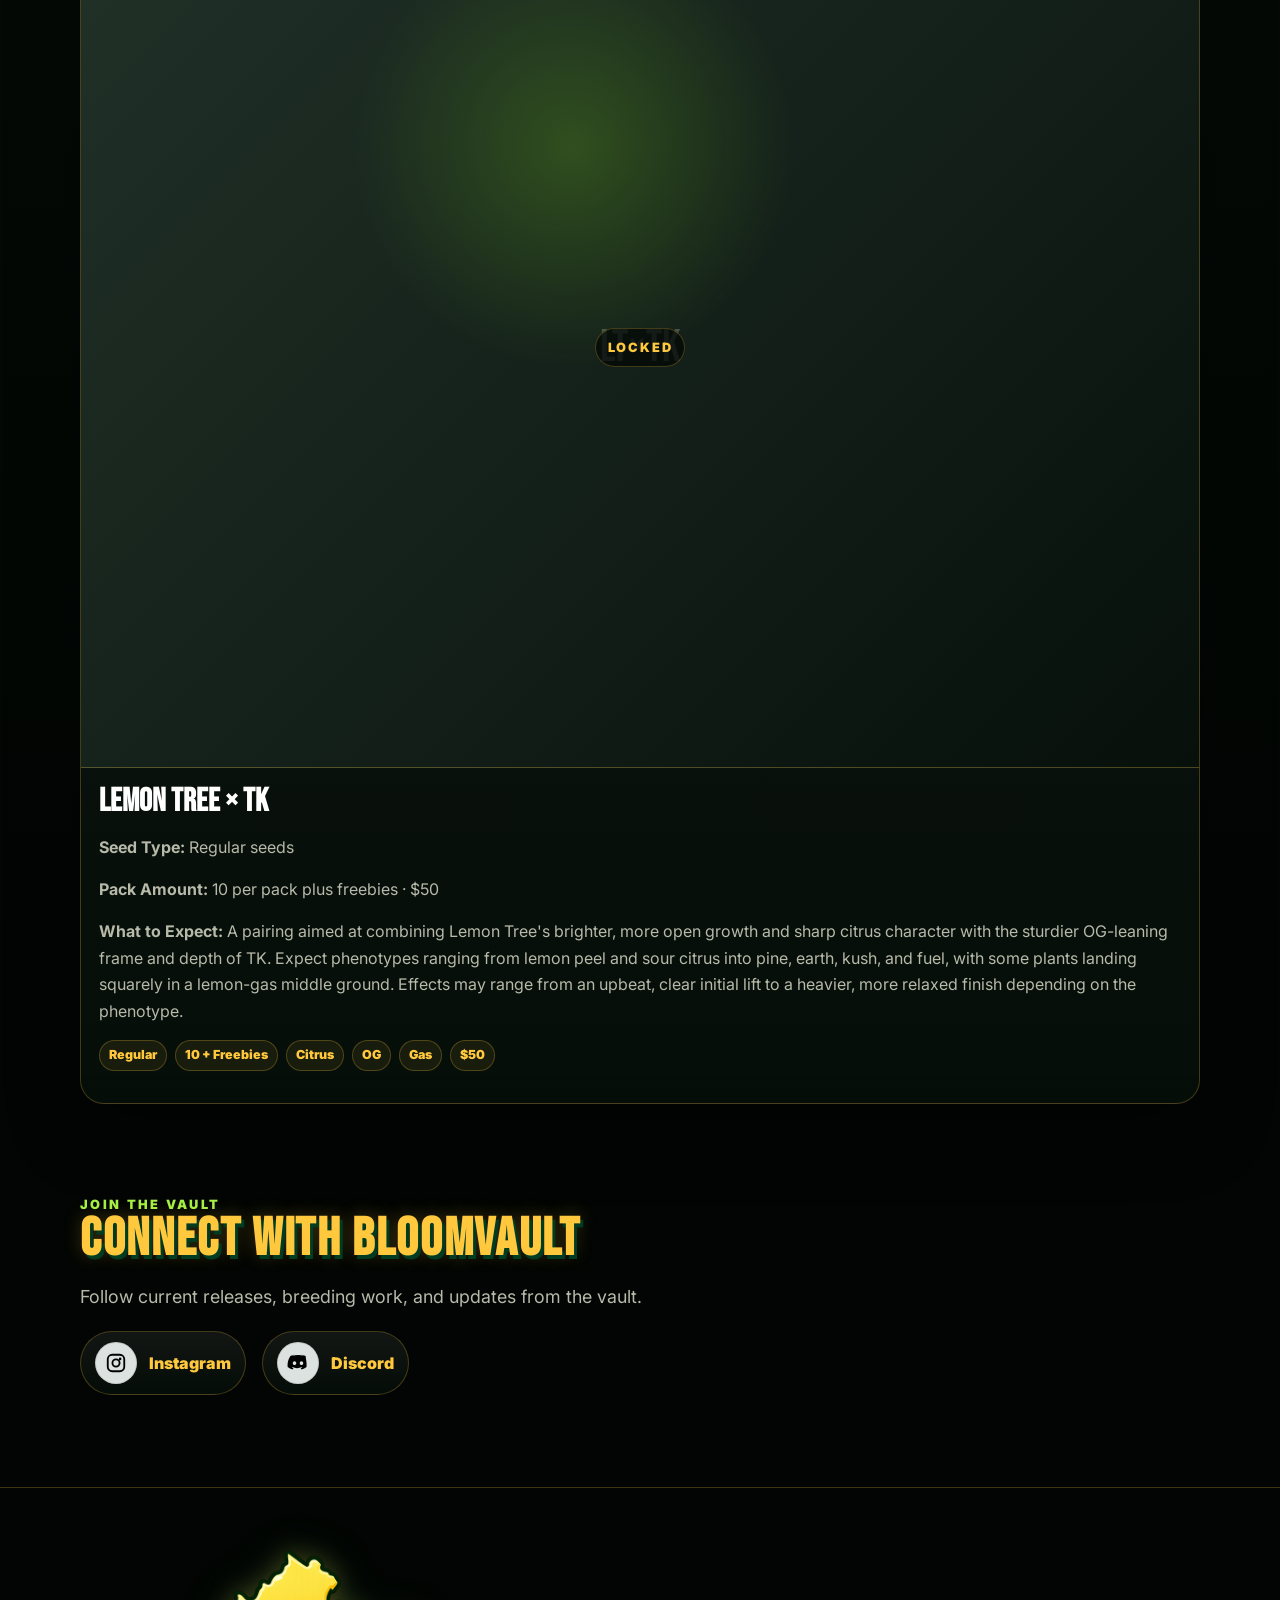
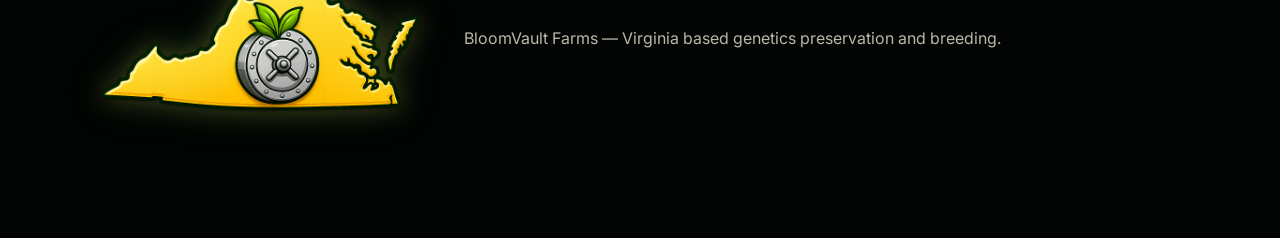
==== commit 46d9b11e: "Standardize freebies wording" ====
--- a/index.html
+++ b/index.html
@@ -12,97 +12,18 @@
   <div class="nav-backdrop" data-nav-backdrop></div>
   <header class="site-header">
     <div class="container header-row">
-      <div class="logo-wrap">
-        <a href="index.html" aria-label="BloomVault Farms home"><img class="brand-logo" src="assets/img/logo-primary.png" alt="BloomVault Farms"></a>
-      </div>
-      <button class="menu-toggle" type="button" aria-label="Open navigation menu" aria-expanded="false" data-menu-toggle>
-        <span class="menu-label">Menu</span>
-        <span class="menu-icon" aria-hidden="true"><span></span><span></span><span></span></span>
-      </button>
-      <nav class="main-nav" data-main-nav>
-        <a class="active" href="index.html">Home</a>
-        <a href="genetics.html">Genetics</a>
-        <a href="journal.html">Journal</a>
-        <a href="about.html">About</a>
-        <a href="cart.html">Cart</a>
-      </nav>
+      <div class="logo-wrap"><a href="index.html" aria-label="BloomVault Farms home"><img class="brand-logo" src="assets/img/logo-primary.png" alt="BloomVault Farms"></a></div>
+      <button class="menu-toggle" type="button" aria-label="Open navigation menu" aria-expanded="false" data-menu-toggle><span class="menu-label">Menu</span><span class="menu-icon" aria-hidden="true"><span></span><span></span><span></span></span></button>
+      <nav class="main-nav" data-main-nav><a class="active" href="index.html">Home</a><a href="genetics.html">Genetics</a><a href="journal.html">Journal</a><a href="about.html">About</a><a href="cart.html">Cart</a></nav>
     </div>
   </header>
-
-  <section class="ticker" aria-label="BloomVault highlights">
-    <div class="ticker-track">
-      <span>AVAILABLE NOW</span><span>TK REGULARS</span><span>10 SEED PACKS</span><span>$50 PER PACK</span><span>FREEBIES INCLUDED</span><span>VA. USA BASED</span>
-      <span>AVAILABLE NOW</span><span>TK REGULARS</span><span>10 SEED PACKS</span><span>$50 PER PACK</span><span>FREEBIES INCLUDED</span><span>VA. USA BASED</span>
-    </div>
-  </section>
-
+  <section class="ticker" aria-label="BloomVault highlights"><div class="ticker-track"><span>AVAILABLE NOW</span><span>TK REGULARS</span><span>10 PER PACK PLUS FREEBIES</span><span>$50 PER PACK</span><span>VA. USA BASED</span><span>AVAILABLE NOW</span><span>TK REGULARS</span><span>10 PER PACK PLUS FREEBIES</span><span>$50 PER PACK</span><span>VA. USA BASED</span></div></section>
   <main class="home-main">
-    <section class="hero container">
-      <div class="hero-grid">
-        <div>
-          <div class="eyebrow">BloomVault Farms</div>
-          <h1 class="title">WELCOME TO THE VAULT</h1>
-          <p class="lead">Terpene-focused genetics built around preservation, standout parent selections, and intentional breeding work.</p>
-          <div class="actions">
-            <a class="btn primary" href="genetics.html">Shop Available Genetics</a>
-            <a class="btn" href="about.html">About BloomVault</a>
-          </div>
-        </div>
-        <div class="vault"><div class="vault-inner vault-logo-panel"><img class="vault-mark" src="assets/img/vault-logo.png" alt="BloomVault vault logo"></div></div>
-      </div>
-    </section>
-
-    <section class="section container">
-      <div class="focus-panel">
-        <div class="focus-content">
-          <div>
-            <div class="eyebrow">Current Vault Release</div>
-            <h2 class="section-title">THE TK REGULAR COLLECTION</h2>
-            <p class="lead">Five BloomVault female selections crossed to our selected TK male. Every current release is available as a 10-pack of regular seeds for $50, with freebies included.</p>
-          </div>
-          <div class="focus-list">
-            <div><strong>Available Crosses</strong><span>Carbon Crusher × TK, Sour Diesel × TK, Lemon Tree × TK, Animal Cookies × TK, and TK × TK.</span></div>
-            <div><strong>Pack Details</strong><span>10 regular seeds · $50 per pack · freebies included with orders.</span></div>
-          </div>
-        </div>
-        <div class="focus-art-wrap">
-          <img class="focus-art" src="assets/img/tkwbf.png" alt="BloomVault TK collection feature artwork">
-        </div>
-      </div>
-    </section>
-
-    <section class="section container">
-      <div class="section-head">
-        <div>
-          <div class="eyebrow">Featured Strain</div>
-          <h2 class="section-title">LEMON TREE × TK</h2>
-        </div>
-      </div>
-      <article class="seed-card">
-        <div class="seed-art">LT×TK</div>
-        <div class="seed-body">
-          <h3>Lemon Tree × TK</h3>
-          <p class="muted"><strong>Seed Type:</strong> Regular seeds</p>
-          <p class="muted"><strong>Pack Amount:</strong> 10 seeds · $50 · freebies included</p>
-          <p class="muted"><strong>What to Expect:</strong> A pairing aimed at combining Lemon Tree's brighter, more open growth and sharp citrus character with the sturdier OG-leaning frame and depth of TK. Expect phenotypes ranging from lemon peel and sour citrus into pine, earth, kush, and fuel, with some plants landing squarely in a lemon-gas middle ground. Effects may range from an upbeat, clear initial lift to a heavier, more relaxed finish depending on the phenotype.</p>
-          <div class="badges"><span class="badge">Regular</span><span class="badge">10 Seeds</span><span class="badge">Citrus</span><span class="badge">OG</span><span class="badge">Gas</span><span class="badge">$50</span></div>
-        </div>
-      </article>
-    </section>
-
-    <section class="social-section container">
-      <div class="eyebrow">Join The Vault</div>
-      <h2 class="section-title">CONNECT WITH BLOOMVAULT</h2>
-      <p class="lead">Follow current releases, breeding work, and updates from the vault.</p>
-      <div class="social-links">
-        <a href="https://www.instagram.com/bloomvault_farms?igsh=NGVncnJ1NHVtbXpz&utm_source=qr" target="_blank" rel="noopener"><span class="social-icon-wrap"><img src="assets/icons/instagram-black.svg" alt="Instagram"></span><span>Instagram</span></a>
-        <a href="https://discord.gg/j6gGDJBfR" target="_blank" rel="noopener"><span class="social-icon-wrap"><img src="assets/icons/discord-black.svg" alt="Discord"></span><span>Discord</span></a>
-      </div>
-    </section>
+    <section class="hero container"><div class="hero-grid"><div><div class="eyebrow">BloomVault Farms</div><h1 class="title">WELCOME TO THE VAULT</h1><p class="lead">Terpene-focused genetics built around preservation, standout parent selections, and intentional breeding work.</p><div class="actions"><a class="btn primary" href="genetics.html">Shop Available Genetics</a><a class="btn" href="about.html">About BloomVault</a></div></div><div class="vault"><div class="vault-inner vault-logo-panel"><img class="vault-mark" src="assets/img/vault-logo.png" alt="BloomVault vault logo"></div></div></div></section>
+    <section class="section container"><div class="focus-panel"><div class="focus-content"><div><div class="eyebrow">Current Vault Release</div><h2 class="section-title">THE TK REGULAR COLLECTION</h2><p class="lead">Five BloomVault female selections crossed to our selected TK male. Every current release is available for $50 per pack.</p></div><div class="focus-list"><div><strong>Available Crosses</strong><span>Carbon Crusher × TK, Sour Diesel × TK, Lemon Tree × TK, Animal Cookies × TK, and TK × TK.</span></div><div><strong>Pack Details</strong><span>10 per pack plus freebies · $50 per pack.</span></div></div></div><div class="focus-art-wrap"><img class="focus-art" src="assets/img/tkwbf.png" alt="BloomVault TK collection feature artwork"></div></div></section>
+    <section class="section container"><div class="section-head"><div><div class="eyebrow">Featured Strain</div><h2 class="section-title">LEMON TREE × TK</h2></div></div><article class="seed-card"><div class="seed-art">LT×TK</div><div class="seed-body"><h3>Lemon Tree × TK</h3><p class="muted"><strong>Seed Type:</strong> Regular seeds</p><p class="muted"><strong>Pack Amount:</strong> 10 per pack plus freebies · $50</p><p class="muted"><strong>What to Expect:</strong> A pairing aimed at combining Lemon Tree's brighter, more open growth and sharp citrus character with the sturdier OG-leaning frame and depth of TK. Expect phenotypes ranging from lemon peel and sour citrus into pine, earth, kush, and fuel, with some plants landing squarely in a lemon-gas middle ground. Effects may range from an upbeat, clear initial lift to a heavier, more relaxed finish depending on the phenotype.</p><div class="badges"><span class="badge">Regular</span><span class="badge">10 + Freebies</span><span class="badge">Citrus</span><span class="badge">OG</span><span class="badge">Gas</span><span class="badge">$50</span></div></div></article></section>
+    <section class="social-section container"><div class="eyebrow">Join The Vault</div><h2 class="section-title">CONNECT WITH BLOOMVAULT</h2><p class="lead">Follow current releases, breeding work, and updates from the vault.</p><div class="social-links"><a href="https://www.instagram.com/bloomvault_farms?igsh=NGVncnJ1NHVtbXpz&utm_source=qr" target="_blank" rel="noopener"><span class="social-icon-wrap"><img src="assets/icons/instagram-black.svg" alt="Instagram"></span><span>Instagram</span></a><a href="https://discord.gg/j6gGDJBfR" target="_blank" rel="noopener"><span class="social-icon-wrap"><img src="assets/icons/discord-black.svg" alt="Discord"></span><span>Discord</span></a></div></section>
   </main>
-
-  <footer class="site-footer"><div class="container footer-inner"><img class="footer-logo va-footer-logo" src="assets/img/va-bvf.png" alt="BloomVault Farms Virginia logo"><p>BloomVault Farms — Virginia based genetics preservation and breeding.</p></div></footer>
-  <div class="legal">For souvenir and genetic preservation purposes only. Must comply with local laws and regulations.</div>
-  <script src="assets/js/site.js"></script>
+  <footer class="site-footer"><div class="container footer-inner"><img class="footer-logo va-footer-logo" src="assets/img/va-bvf.png" alt="BloomVault Farms Virginia logo"><p>BloomVault Farms — Virginia based genetics preservation and breeding.</p></div></footer><div class="legal">For souvenir and genetic preservation purposes only. Must comply with local laws and regulations.</div><script src="assets/js/site.js"></script>
 </body>
-</html>
+</html>
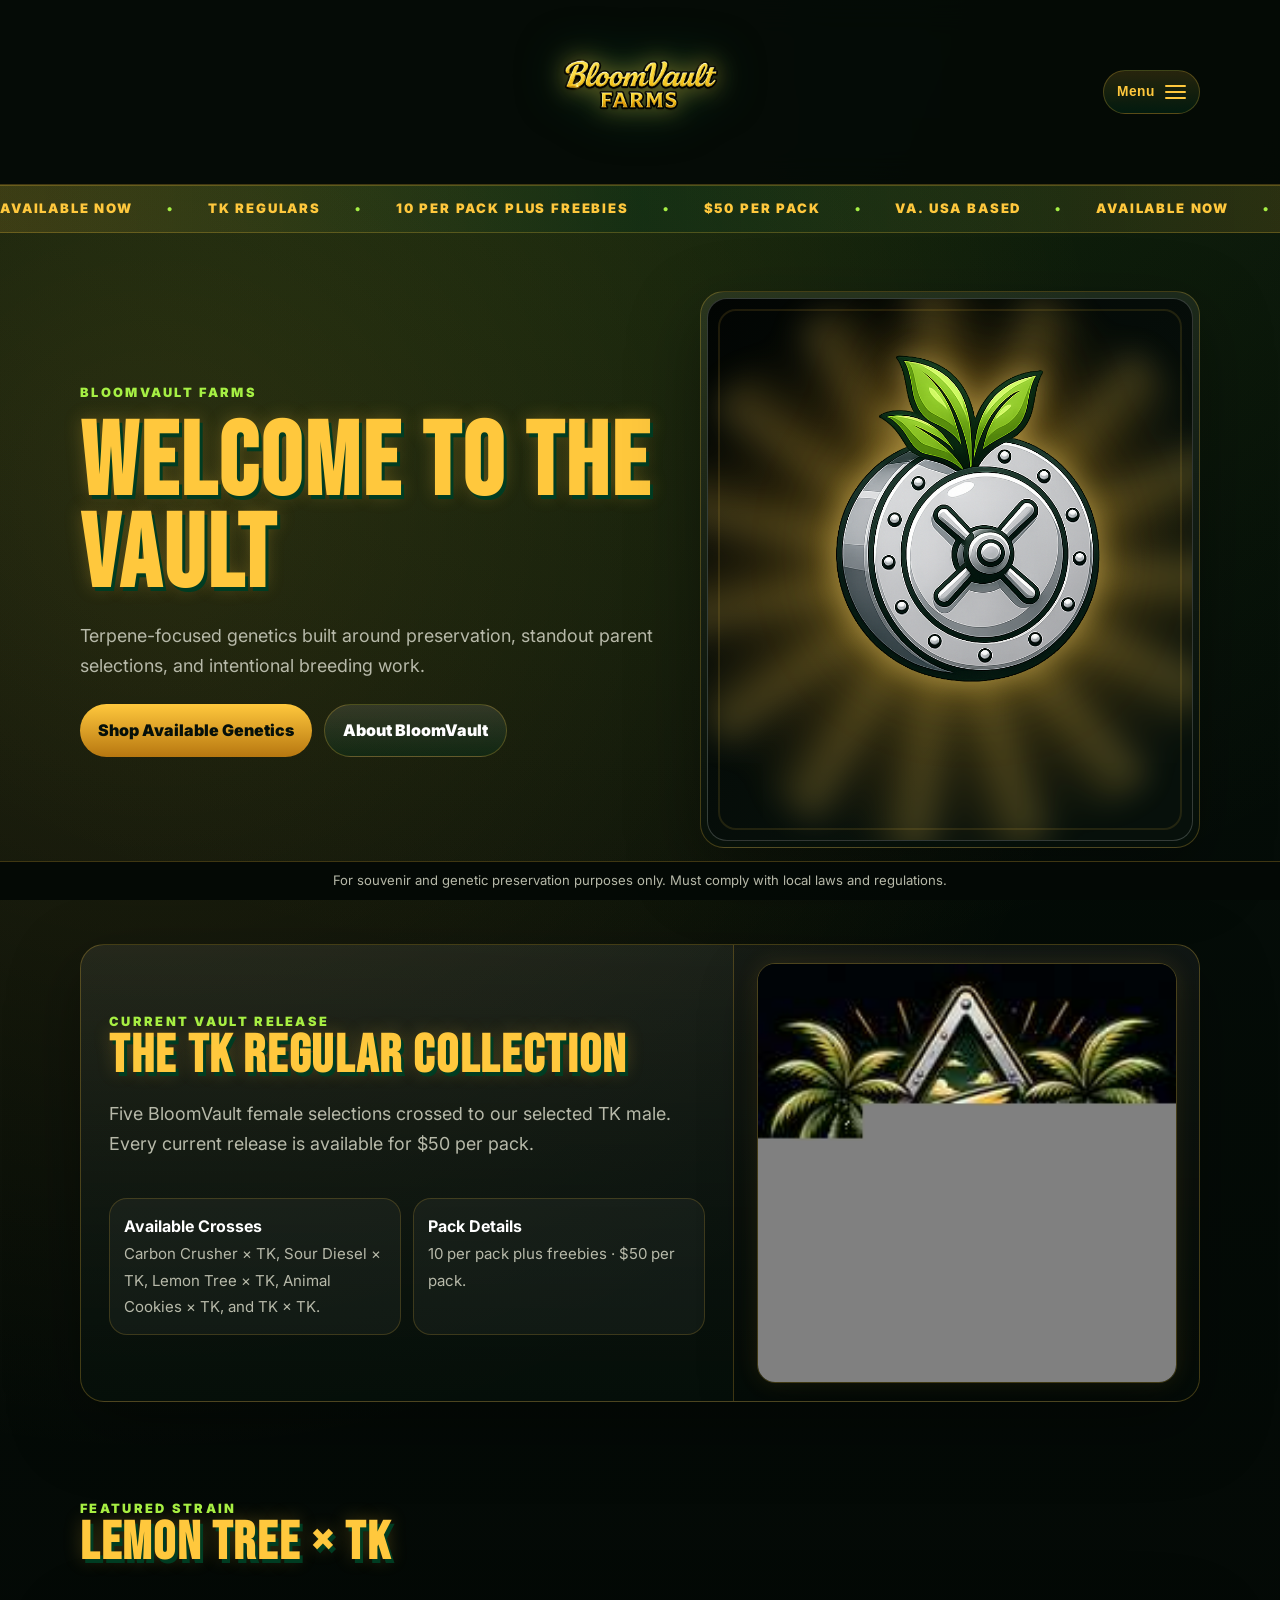
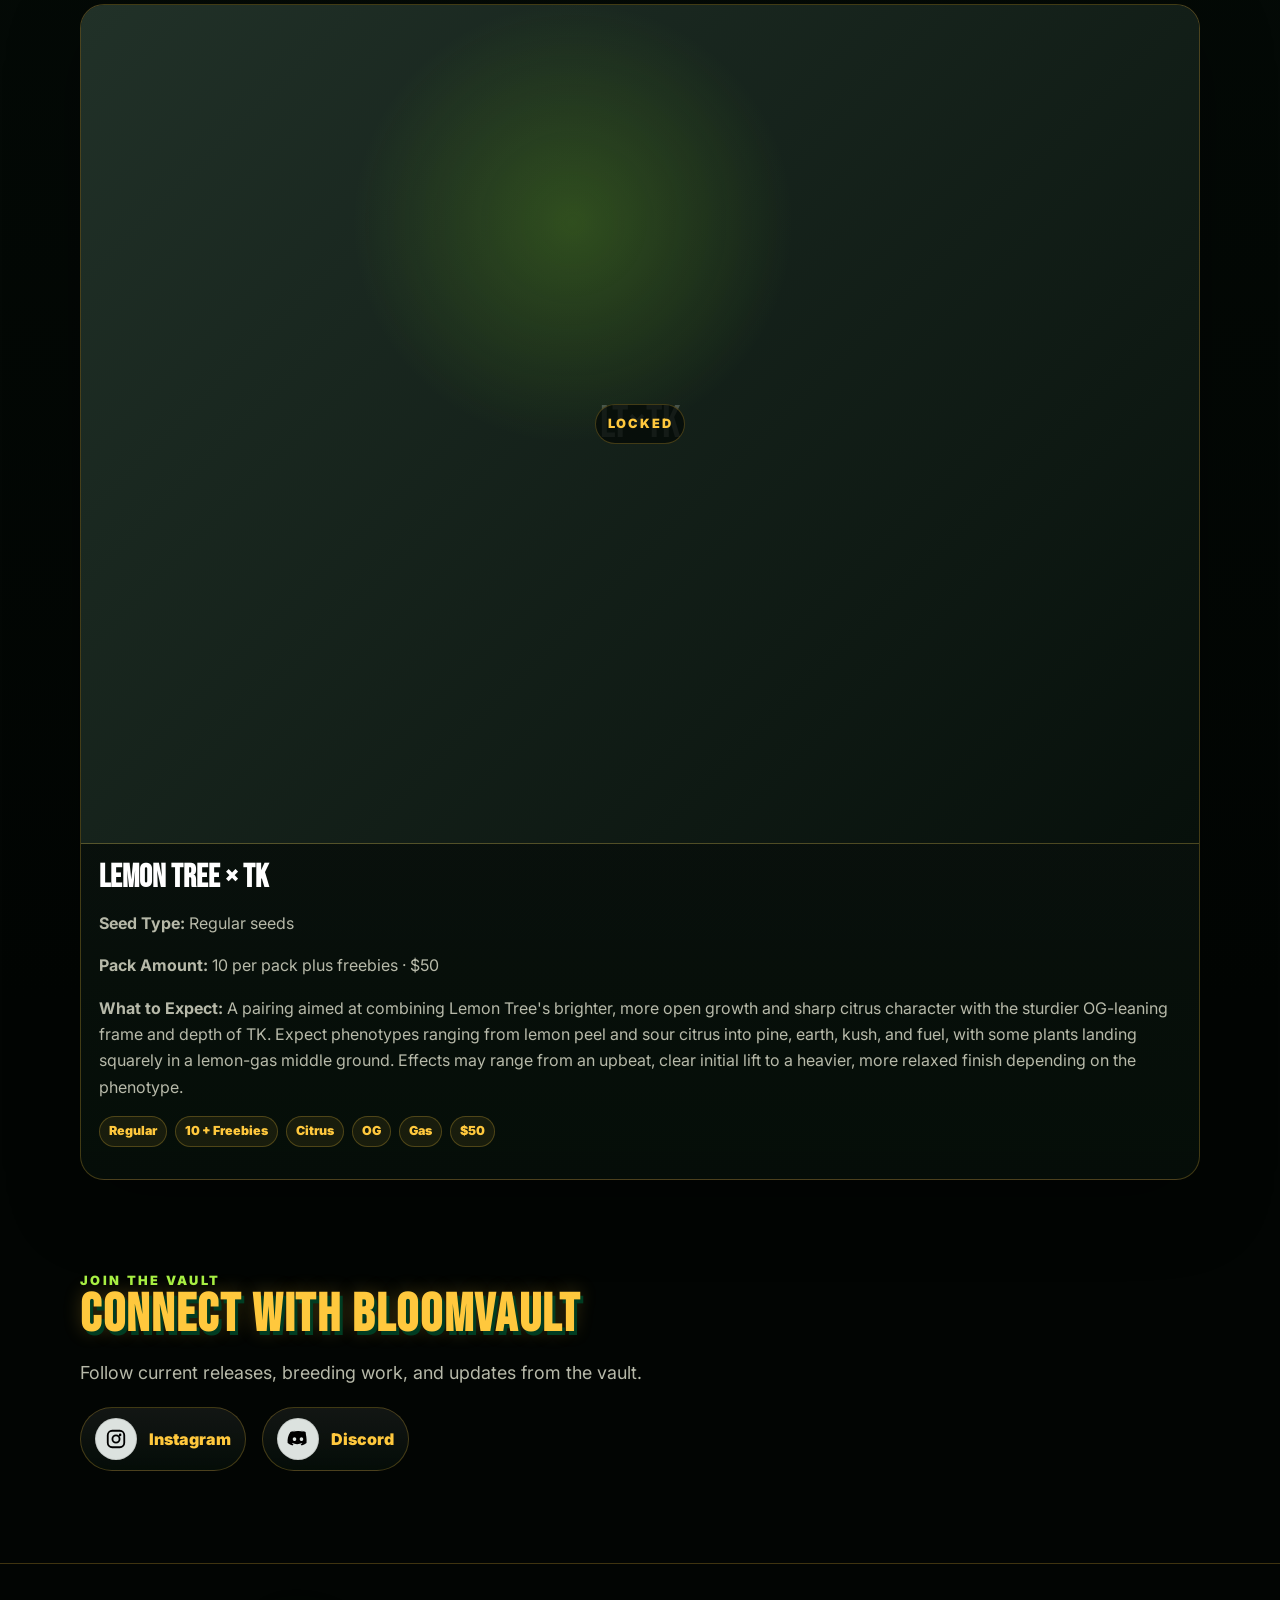
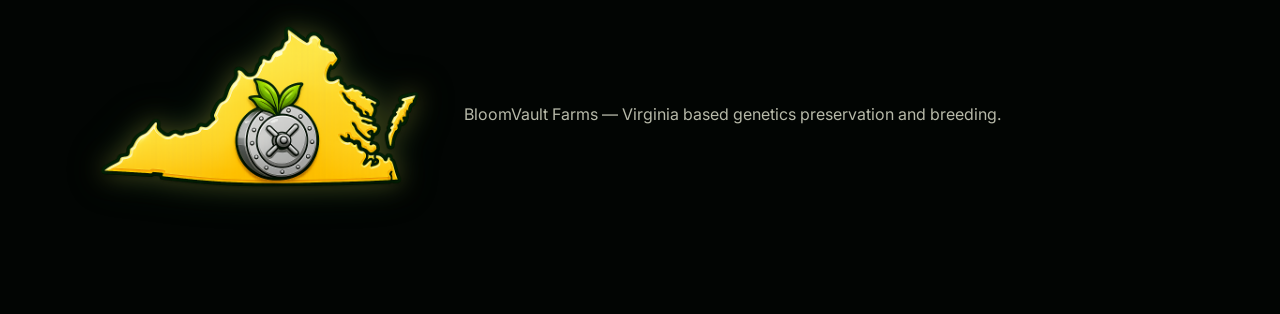
==== commit 1c957ce9: "Replace TK collection artwork" ====
--- a/index.html
+++ b/index.html
@@ -20,7 +20,7 @@
   <section class="ticker" aria-label="BloomVault highlights"><div class="ticker-track"><span>AVAILABLE NOW</span><span>TK REGULARS</span><span>10 PER PACK PLUS FREEBIES</span><span>$50 PER PACK</span><span>VA. USA BASED</span><span>AVAILABLE NOW</span><span>TK REGULARS</span><span>10 PER PACK PLUS FREEBIES</span><span>$50 PER PACK</span><span>VA. USA BASED</span></div></section>
   <main class="home-main">
     <section class="hero container"><div class="hero-grid"><div><div class="eyebrow">BloomVault Farms</div><h1 class="title">WELCOME TO THE VAULT</h1><p class="lead">Terpene-focused genetics built around preservation, standout parent selections, and intentional breeding work.</p><div class="actions"><a class="btn primary" href="genetics.html">Shop Available Genetics</a><a class="btn" href="about.html">About BloomVault</a></div></div><div class="vault"><div class="vault-inner vault-logo-panel"><img class="vault-mark" src="assets/img/vault-logo.png" alt="BloomVault vault logo"></div></div></div></section>
-    <section class="section container"><div class="focus-panel"><div class="focus-content"><div><div class="eyebrow">Current Vault Release</div><h2 class="section-title">THE TK REGULAR COLLECTION</h2><p class="lead">Five BloomVault female selections crossed to our selected TK male. Every current release is available for $50 per pack.</p></div><div class="focus-list"><div><strong>Available Crosses</strong><span>Carbon Crusher × TK, Sour Diesel × TK, Lemon Tree × TK, Animal Cookies × TK, and TK × TK.</span></div><div><strong>Pack Details</strong><span>10 per pack plus freebies · $50 per pack.</span></div></div></div><div class="focus-art-wrap"><img class="focus-art" src="assets/img/tkwbf.png" alt="BloomVault TK collection feature artwork"></div></div></section>
+    <section class="section container"><div class="focus-panel"><div class="focus-content"><div><div class="eyebrow">Current Vault Release</div><h2 class="section-title">THE TK REGULAR COLLECTION</h2><p class="lead">Five BloomVault female selections crossed to our selected TK male. Every current release is available for $50 per pack.</p></div><div class="focus-list"><div><strong>Available Crosses</strong><span>Carbon Crusher × TK, Sour Diesel × TK, Lemon Tree × TK, Animal Cookies × TK, and TK × TK.</span></div><div><strong>Pack Details</strong><span>10 per pack plus freebies · $50 per pack.</span></div></div></div><div class="focus-art-wrap"><img class="focus-art" src="assets/img/tk-florida.jpg" alt="TK Florida collection artwork"></div></div></section>
     <section class="section container"><div class="section-head"><div><div class="eyebrow">Featured Strain</div><h2 class="section-title">LEMON TREE × TK</h2></div></div><article class="seed-card"><div class="seed-art">LT×TK</div><div class="seed-body"><h3>Lemon Tree × TK</h3><p class="muted"><strong>Seed Type:</strong> Regular seeds</p><p class="muted"><strong>Pack Amount:</strong> 10 per pack plus freebies · $50</p><p class="muted"><strong>What to Expect:</strong> A pairing aimed at combining Lemon Tree's brighter, more open growth and sharp citrus character with the sturdier OG-leaning frame and depth of TK. Expect phenotypes ranging from lemon peel and sour citrus into pine, earth, kush, and fuel, with some plants landing squarely in a lemon-gas middle ground. Effects may range from an upbeat, clear initial lift to a heavier, more relaxed finish depending on the phenotype.</p><div class="badges"><span class="badge">Regular</span><span class="badge">10 + Freebies</span><span class="badge">Citrus</span><span class="badge">OG</span><span class="badge">Gas</span><span class="badge">$50</span></div></div></article></section>
     <section class="social-section container"><div class="eyebrow">Join The Vault</div><h2 class="section-title">CONNECT WITH BLOOMVAULT</h2><p class="lead">Follow current releases, breeding work, and updates from the vault.</p><div class="social-links"><a href="https://www.instagram.com/bloomvault_farms?igsh=NGVncnJ1NHVtbXpz&utm_source=qr" target="_blank" rel="noopener"><span class="social-icon-wrap"><img src="assets/icons/instagram-black.svg" alt="Instagram"></span><span>Instagram</span></a><a href="https://discord.gg/j6gGDJBfR" target="_blank" rel="noopener"><span class="social-icon-wrap"><img src="assets/icons/discord-black.svg" alt="Discord"></span><span>Discord</span></a></div></section>
   </main>
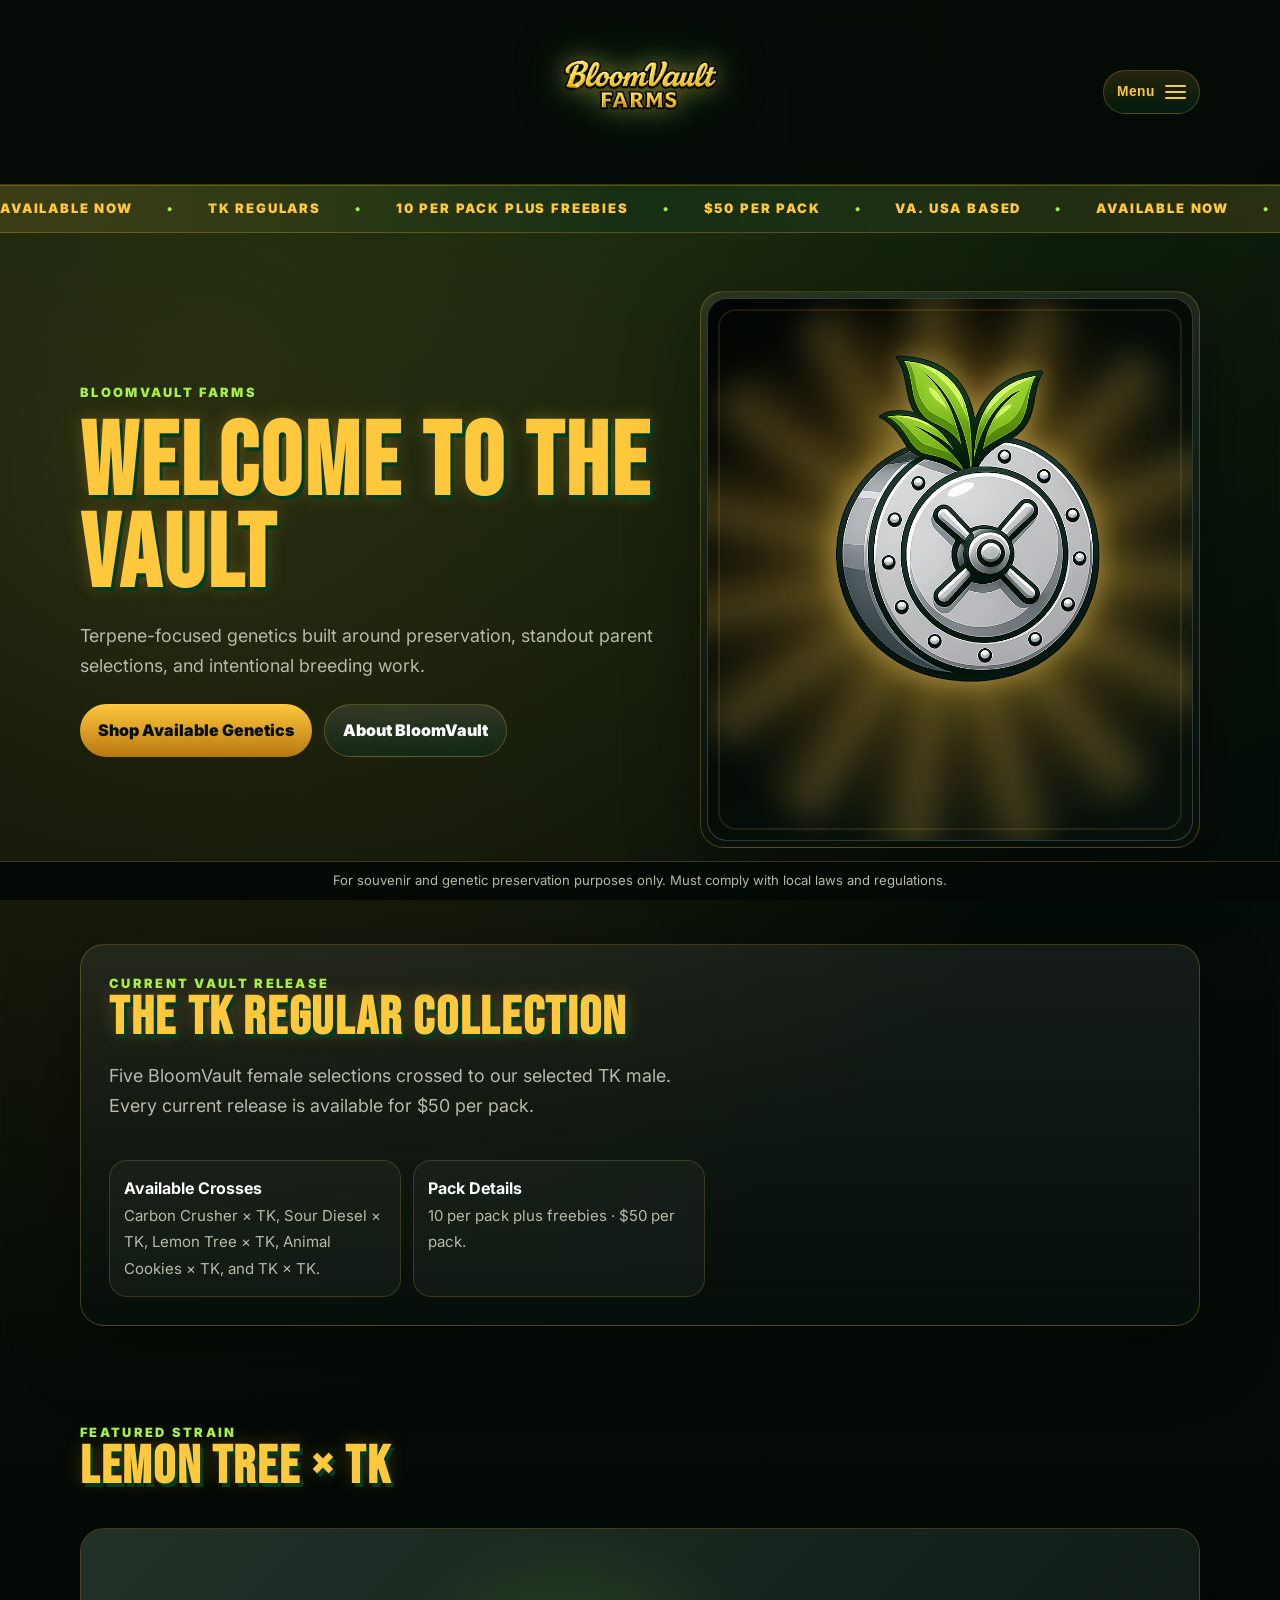
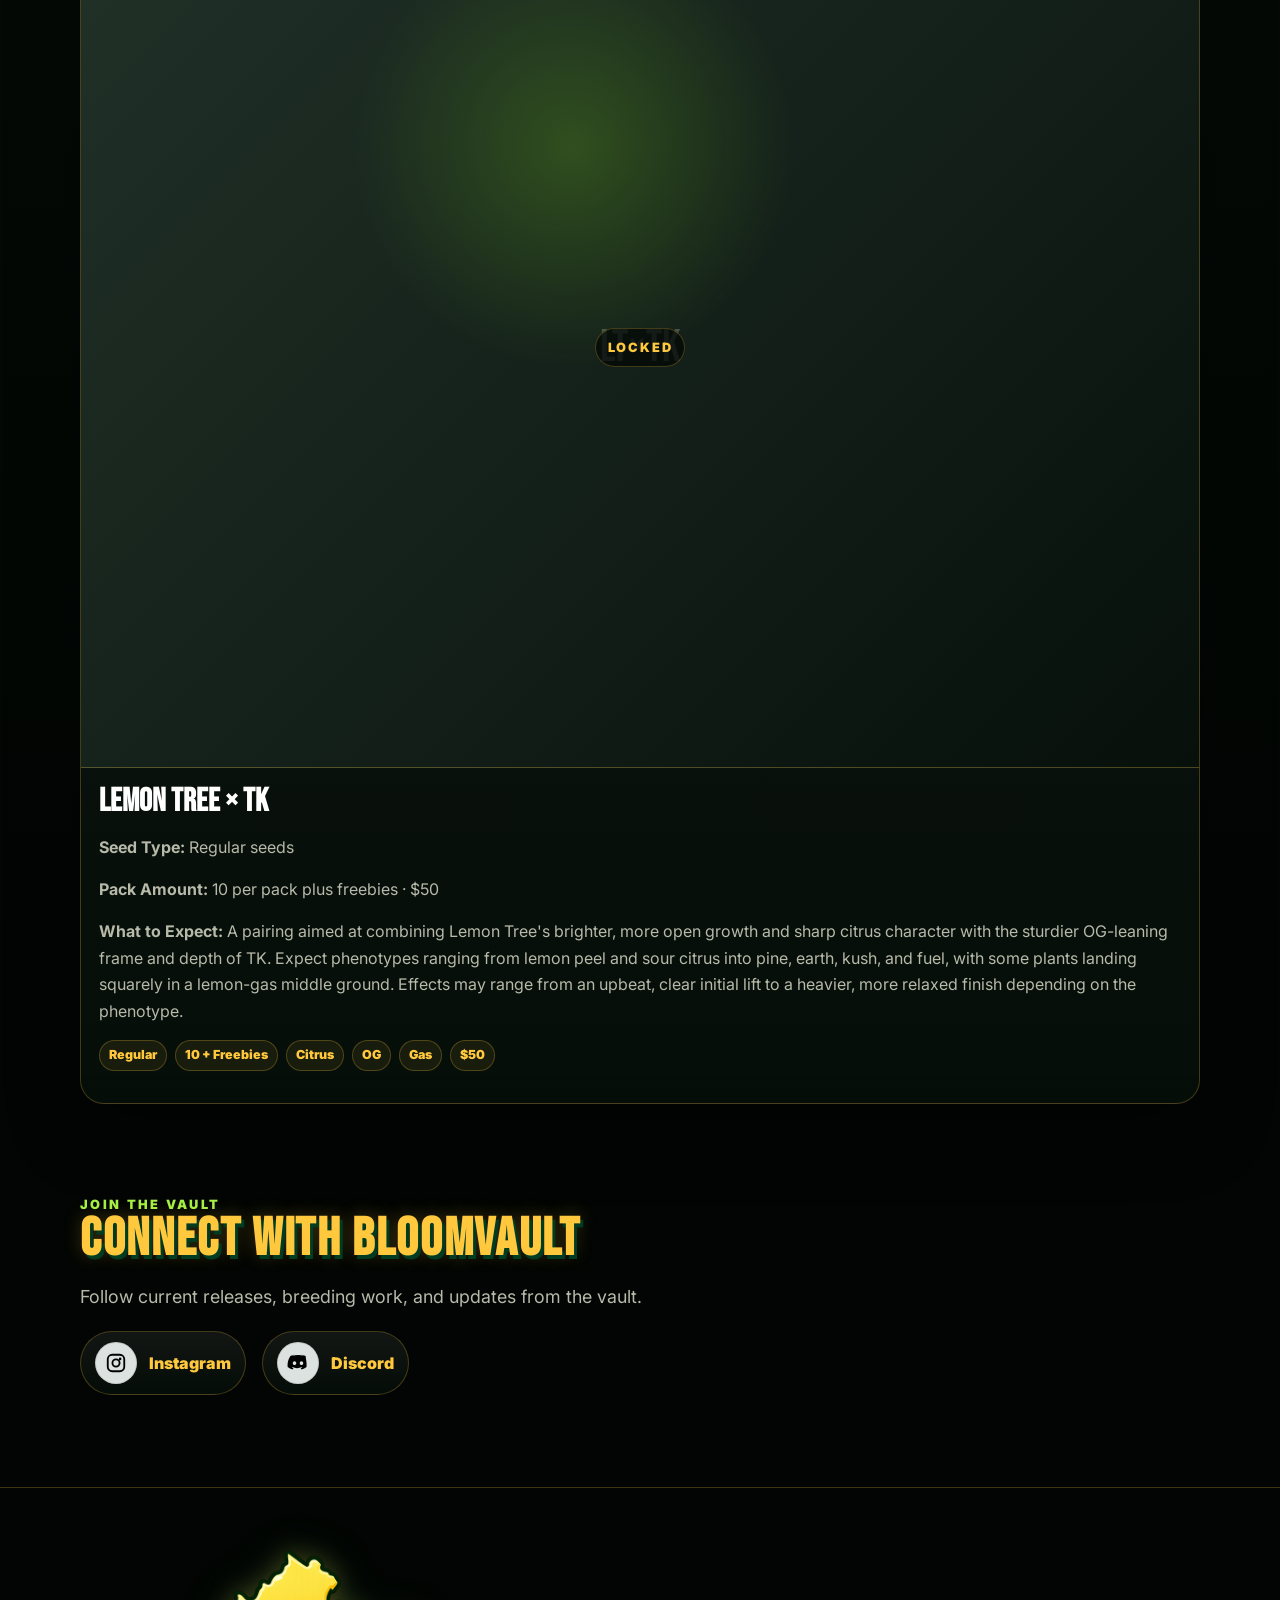
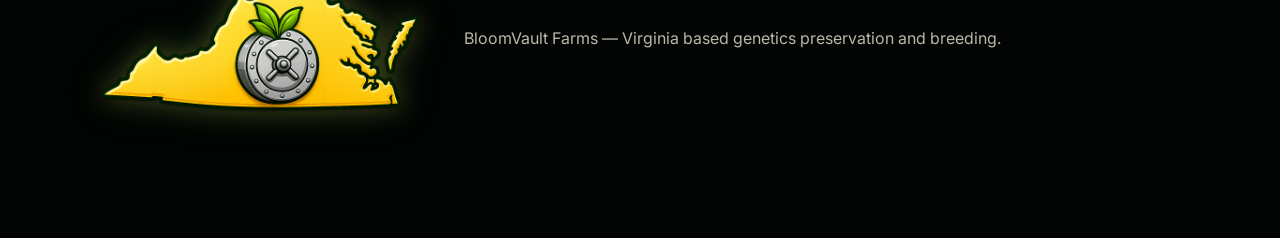
==== commit ed9cf60b: "Remove TK artwork from homepage release section" ====
--- a/index.html
+++ b/index.html
@@ -20,7 +20,7 @@
   <section class="ticker" aria-label="BloomVault highlights"><div class="ticker-track"><span>AVAILABLE NOW</span><span>TK REGULARS</span><span>10 PER PACK PLUS FREEBIES</span><span>$50 PER PACK</span><span>VA. USA BASED</span><span>AVAILABLE NOW</span><span>TK REGULARS</span><span>10 PER PACK PLUS FREEBIES</span><span>$50 PER PACK</span><span>VA. USA BASED</span></div></section>
   <main class="home-main">
     <section class="hero container"><div class="hero-grid"><div><div class="eyebrow">BloomVault Farms</div><h1 class="title">WELCOME TO THE VAULT</h1><p class="lead">Terpene-focused genetics built around preservation, standout parent selections, and intentional breeding work.</p><div class="actions"><a class="btn primary" href="genetics.html">Shop Available Genetics</a><a class="btn" href="about.html">About BloomVault</a></div></div><div class="vault"><div class="vault-inner vault-logo-panel"><img class="vault-mark" src="assets/img/vault-logo.png" alt="BloomVault vault logo"></div></div></div></section>
-    <section class="section container"><div class="focus-panel"><div class="focus-content"><div><div class="eyebrow">Current Vault Release</div><h2 class="section-title">THE TK REGULAR COLLECTION</h2><p class="lead">Five BloomVault female selections crossed to our selected TK male. Every current release is available for $50 per pack.</p></div><div class="focus-list"><div><strong>Available Crosses</strong><span>Carbon Crusher × TK, Sour Diesel × TK, Lemon Tree × TK, Animal Cookies × TK, and TK × TK.</span></div><div><strong>Pack Details</strong><span>10 per pack plus freebies · $50 per pack.</span></div></div></div><div class="focus-art-wrap"><img class="focus-art" src="assets/img/tk-florida.jpg" alt="TK Florida collection artwork"></div></div></section>
+    <section class="section container"><div class="focus-panel"><div class="focus-content"><div><div class="eyebrow">Current Vault Release</div><h2 class="section-title">THE TK REGULAR COLLECTION</h2><p class="lead">Five BloomVault female selections crossed to our selected TK male. Every current release is available for $50 per pack.</p></div><div class="focus-list"><div><strong>Available Crosses</strong><span>Carbon Crusher × TK, Sour Diesel × TK, Lemon Tree × TK, Animal Cookies × TK, and TK × TK.</span></div><div><strong>Pack Details</strong><span>10 per pack plus freebies · $50 per pack.</span></div></div></div></div></section>
     <section class="section container"><div class="section-head"><div><div class="eyebrow">Featured Strain</div><h2 class="section-title">LEMON TREE × TK</h2></div></div><article class="seed-card"><div class="seed-art">LT×TK</div><div class="seed-body"><h3>Lemon Tree × TK</h3><p class="muted"><strong>Seed Type:</strong> Regular seeds</p><p class="muted"><strong>Pack Amount:</strong> 10 per pack plus freebies · $50</p><p class="muted"><strong>What to Expect:</strong> A pairing aimed at combining Lemon Tree's brighter, more open growth and sharp citrus character with the sturdier OG-leaning frame and depth of TK. Expect phenotypes ranging from lemon peel and sour citrus into pine, earth, kush, and fuel, with some plants landing squarely in a lemon-gas middle ground. Effects may range from an upbeat, clear initial lift to a heavier, more relaxed finish depending on the phenotype.</p><div class="badges"><span class="badge">Regular</span><span class="badge">10 + Freebies</span><span class="badge">Citrus</span><span class="badge">OG</span><span class="badge">Gas</span><span class="badge">$50</span></div></div></article></section>
     <section class="social-section container"><div class="eyebrow">Join The Vault</div><h2 class="section-title">CONNECT WITH BLOOMVAULT</h2><p class="lead">Follow current releases, breeding work, and updates from the vault.</p><div class="social-links"><a href="https://www.instagram.com/bloomvault_farms?igsh=NGVncnJ1NHVtbXpz&utm_source=qr" target="_blank" rel="noopener"><span class="social-icon-wrap"><img src="assets/icons/instagram-black.svg" alt="Instagram"></span><span>Instagram</span></a><a href="https://discord.gg/j6gGDJBfR" target="_blank" rel="noopener"><span class="social-icon-wrap"><img src="assets/icons/discord-black.svg" alt="Discord"></span><span>Discord</span></a></div></section>
   </main>
--- a/assets/css/home.css
+++ b/assets/css/home.css
@@ -1,4 +1,4 @@
 /* Homepage-specific layout refinements */
 .home-main .hero{padding-top:58px}.ticker{position:relative;z-index:2;border-block:1px solid var(--line);background:linear-gradient(90deg,rgba(255,200,61,.12),rgba(0,60,34,.26),rgba(255,200,61,.12));overflow:hidden;white-space:nowrap}.ticker-track{display:flex;width:max-content;gap:34px;padding:12px 0;will-change:transform;animation:tickerScroll 24s linear infinite}.ticker-track span{font-weight:900;color:var(--gold);letter-spacing:.14em;font-size:.82rem;flex:0 0 auto}.ticker-track span:after{content:'•';margin-left:34px;color:var(--leaf2)}@keyframes tickerScroll{0%{transform:translateX(0)}100%{transform:translateX(-50%)}}
-.focus-panel{padding:0;display:grid;grid-template-columns:minmax(0,1.05fr) minmax(240px,.75fr);gap:0;overflow:hidden;align-items:stretch;background:linear-gradient(180deg,rgba(220,226,223,.08),rgba(6,16,10,.82))}.focus-content{padding:28px;display:grid;gap:22px;align-content:center}.focus-content .lead{max-width:680px}.focus-art-wrap{display:grid;place-items:center;padding:18px;border-left:1px solid var(--line);background:radial-gradient(circle at 50% 45%,rgba(255,200,61,.16),transparent 42%),rgba(0,0,0,.18)}.focus-art{width:min(100%,420px);border-radius:18px;border:1px solid rgba(255,200,61,.24);box-shadow:0 20px 55px rgba(0,0,0,.36),0 0 22px rgba(255,200,61,.12);display:block}.focus-list{display:grid;grid-template-columns:repeat(2,minmax(0,1fr));gap:12px}.focus-list div{border:1px solid rgba(255,200,61,.18);border-radius:18px;padding:14px;background:rgba(220,226,223,.045)}.focus-list strong{display:block;color:#fff}.focus-list span{color:var(--muted);font-size:.94rem}.tester-panel{padding:0;overflow:hidden;display:grid;grid-template-columns:minmax(0,1fr) minmax(320px,.55fr);gap:0;background:linear-gradient(180deg,rgba(220,226,223,.08),rgba(6,16,10,.82))}.tester-copy{padding:30px;display:grid;gap:16px}.tester-copy .lead{max-width:760px}.tester-sidebar{padding:26px;border-left:1px solid var(--line);background:radial-gradient(circle at 50% 18%,rgba(126,211,33,.13),transparent 36%),rgba(0,0,0,.16);display:grid;align-content:center;gap:16px}.tester-note{color:var(--muted);margin:0}.tester-steps{display:grid;grid-template-columns:1fr;gap:10px}.tester-steps span{display:flex;align-items:center;justify-content:center;min-height:46px;width:100%;border:1px solid var(--line);border-radius:16px;padding:11px 14px;text-align:center;line-height:1.15;color:var(--gold);font-weight:900;background:rgba(255,200,61,.07);white-space:normal;overflow-wrap:break-word}.tester-sidebar .actions{display:grid;grid-template-columns:1fr;gap:10px}.tester-sidebar .actions .btn{width:100%}
-@media(max-width:900px){.focus-panel,.tester-panel{grid-template-columns:1fr}.focus-art-wrap,.tester-sidebar{border-left:0;border-top:1px solid var(--line)}.focus-list{grid-template-columns:1fr}.focus-art{width:min(100%,560px)}.tester-sidebar .actions{display:flex;flex-wrap:wrap}.tester-sidebar .actions .btn{width:auto}}@media(max-width:560px){.home-main .hero{padding-top:40px}.ticker-track{animation-duration:18s}.focus-content,.tester-copy,.tester-sidebar{padding:20px}.focus-art-wrap{padding:12px}.focus-art{border-radius:14px}.tester-sidebar .actions{margin-top:8px}.tester-steps span{border-radius:999px;min-height:44px}}@media(prefers-reduced-motion:reduce){.ticker-track{animation:none}} +.focus-panel{padding:0;display:grid;grid-template-columns:minmax(0,1.05fr) minmax(240px,.75fr);gap:0;overflow:hidden;align-items:stretch;background:linear-gradient(180deg,rgba(220,226,223,.08),rgba(6,16,10,.82))}.focus-content{padding:28px;display:grid;gap:22px;align-content:center}.focus-content .lead{max-width:680px}.focus-art-wrap{display:grid;place-items:center;padding:24px;border-left:1px solid var(--line);background:radial-gradient(circle at 50% 45%,rgba(255,200,61,.16),transparent 42%),rgba(0,0,0,.18)}.focus-art{width:min(100%,240px);height:175px;object-fit:contain;background:#020503;border-radius:16px;border:1px solid rgba(255,200,61,.24);box-shadow:0 20px 55px rgba(0,0,0,.36),0 0 22px rgba(255,200,61,.12);display:block}.focus-list{display:grid;grid-template-columns:repeat(2,minmax(0,1fr));gap:12px}.focus-list div{border:1px solid rgba(255,200,61,.18);border-radius:18px;padding:14px;background:rgba(220,226,223,.045)}.focus-list strong{display:block;color:#fff}.focus-list span{color:var(--muted);font-size:.94rem}.tester-panel{padding:0;overflow:hidden;display:grid;grid-template-columns:minmax(0,1fr) minmax(320px,.55fr);gap:0;background:linear-gradient(180deg,rgba(220,226,223,.08),rgba(6,16,10,.82))}.tester-copy{padding:30px;display:grid;gap:16px}.tester-copy .lead{max-width:760px}.tester-sidebar{padding:26px;border-left:1px solid var(--line);background:radial-gradient(circle at 50% 18%,rgba(126,211,33,.13),transparent 36%),rgba(0,0,0,.16);display:grid;align-content:center;gap:16px}.tester-note{color:var(--muted);margin:0}.tester-steps{display:grid;grid-template-columns:1fr;gap:10px}.tester-steps span{display:flex;align-items:center;justify-content:center;min-height:46px;width:100%;border:1px solid var(--line);border-radius:16px;padding:11px 14px;text-align:center;line-height:1.15;color:var(--gold);font-weight:900;background:rgba(255,200,61,.07);white-space:normal;overflow-wrap:break-word}.tester-sidebar .actions{display:grid;grid-template-columns:1fr;gap:10px}.tester-sidebar .actions .btn{width:100%}
+@media(max-width:900px){.focus-panel,.tester-panel{grid-template-columns:1fr}.focus-art-wrap,.tester-sidebar{border-left:0;border-top:1px solid var(--line)}.focus-list{grid-template-columns:1fr}.focus-art{width:min(100%,220px);height:160px}.tester-sidebar .actions{display:flex;flex-wrap:wrap}.tester-sidebar .actions .btn{width:auto}}@media(max-width:560px){.home-main .hero{padding-top:40px}.ticker-track{animation-duration:18s}.focus-content,.tester-copy,.tester-sidebar{padding:20px}.focus-art-wrap{padding:12px}.focus-art{width:min(100%,165px);height:120px;border-radius:12px}.tester-sidebar .actions{margin-top:8px}.tester-steps span{border-radius:999px;min-height:44px}}@media(prefers-reduced-motion:reduce){.ticker-track{animation:none}}
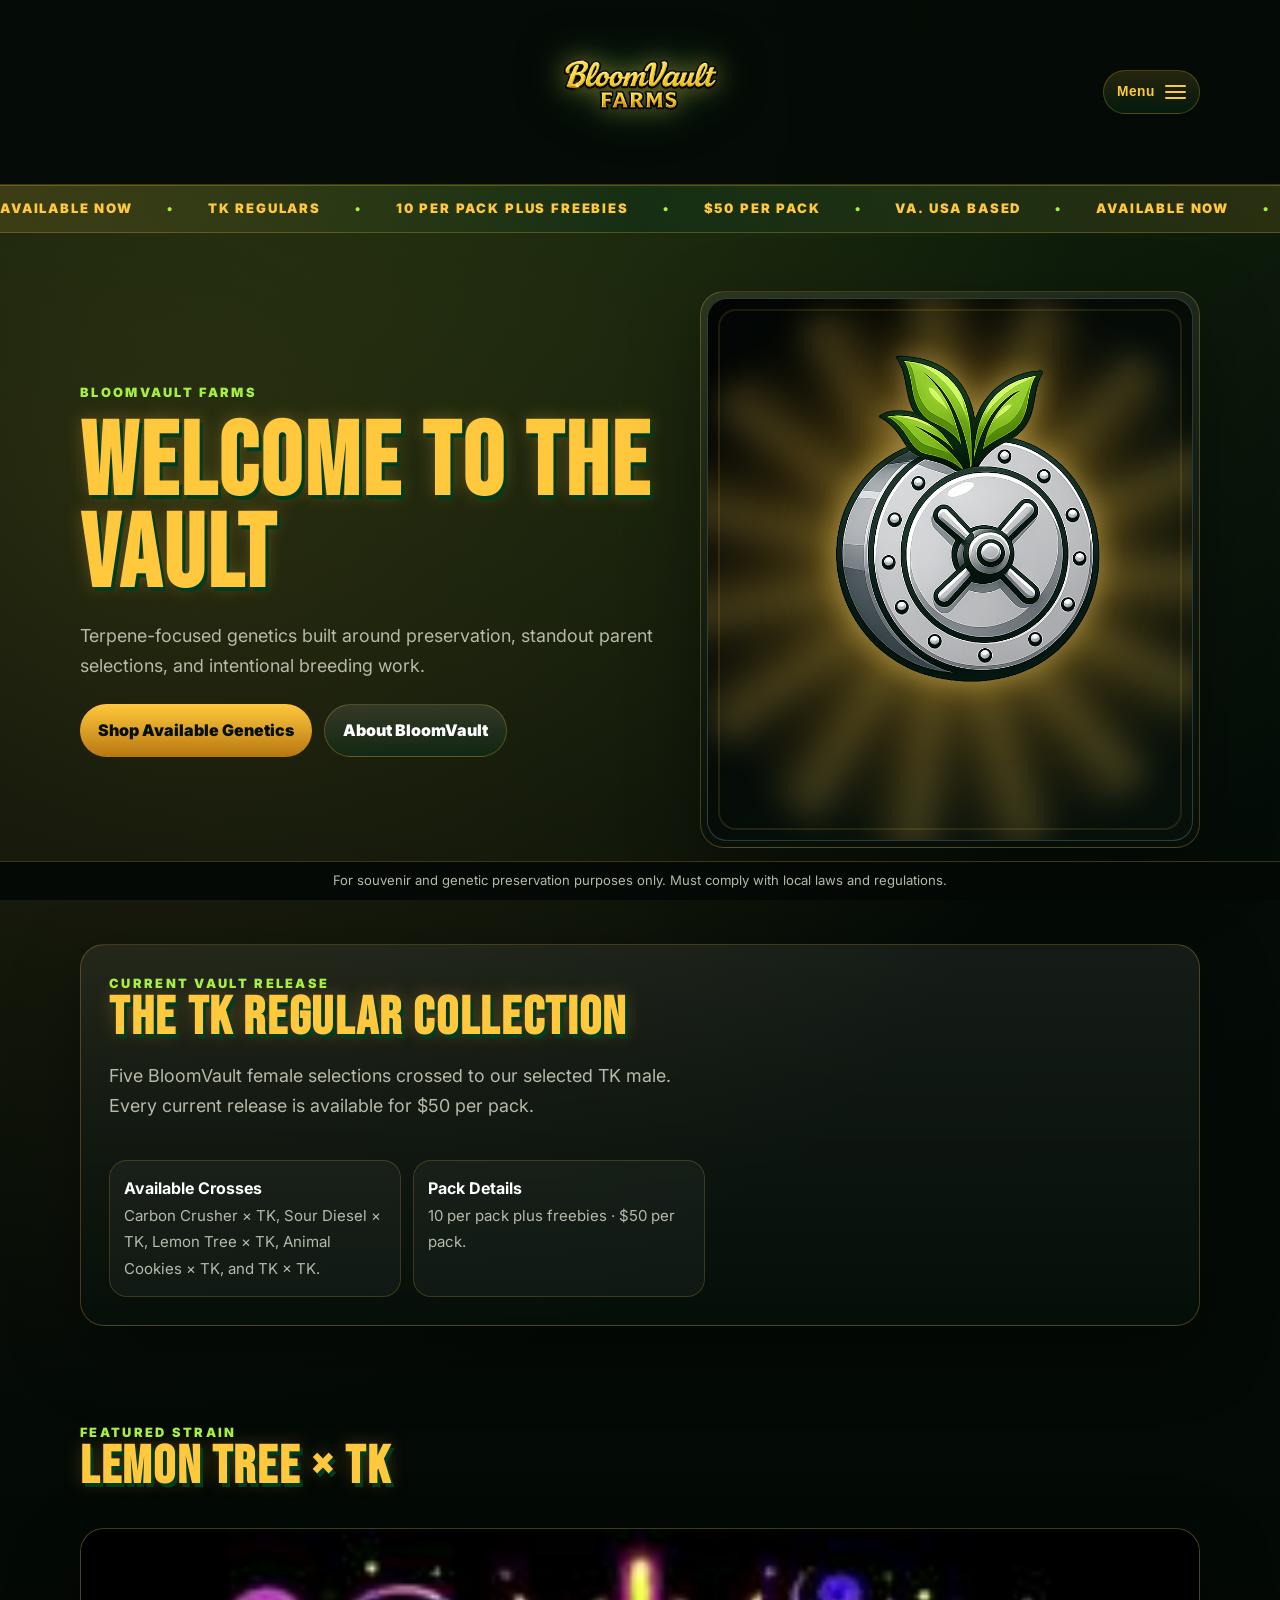
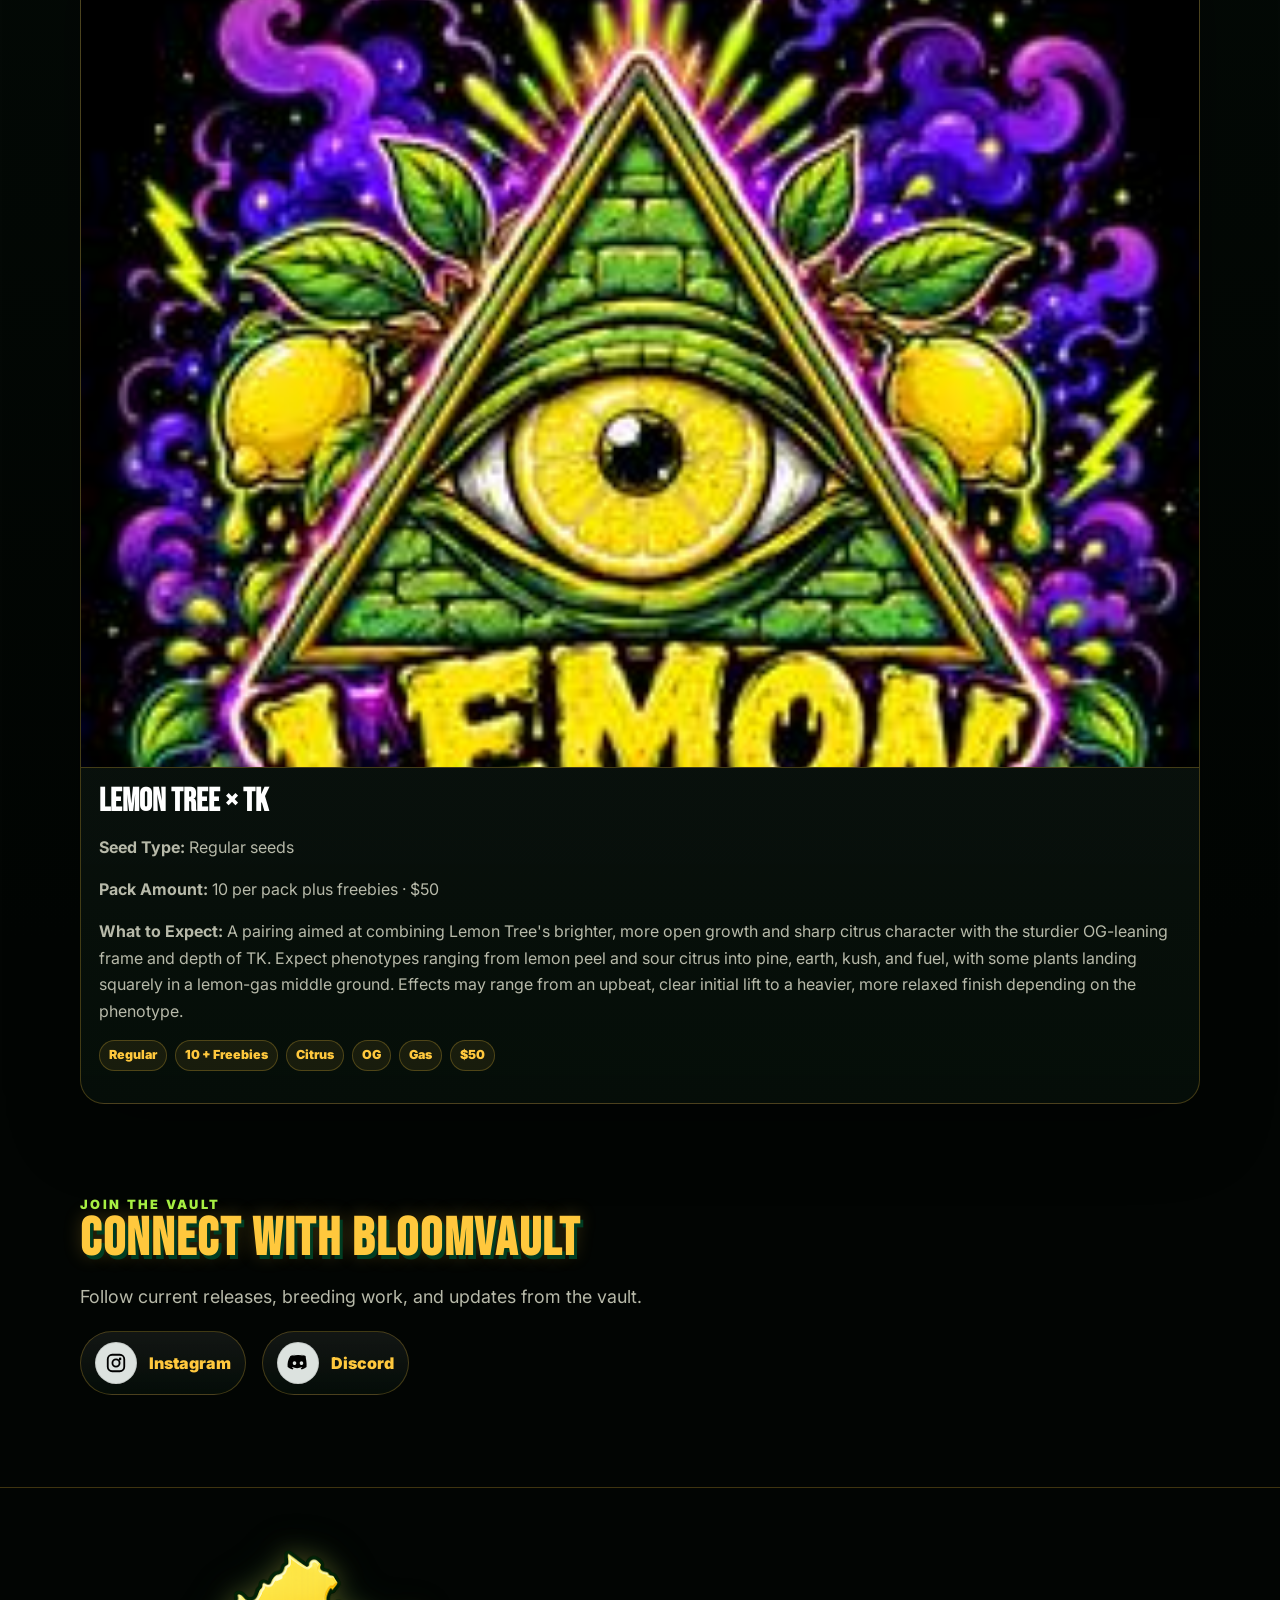
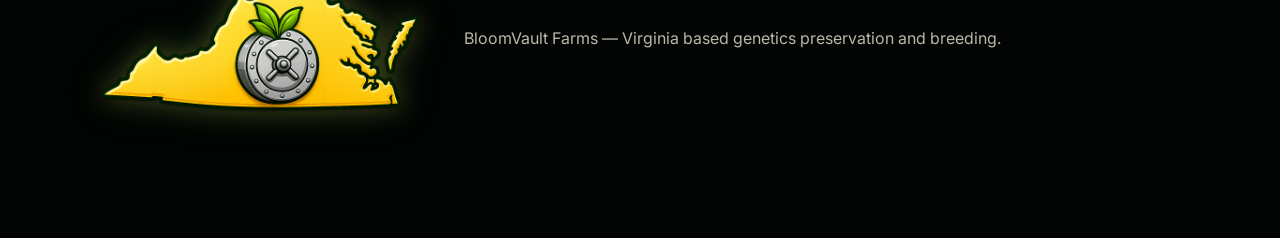
==== commit 8566cf9c: "Use Lemon Society artwork for featured Lemon Tree x TK" ====
--- a/index.html
+++ b/index.html
@@ -7,6 +7,7 @@
   <link rel="stylesheet" href="assets/css/site.css">
   <link rel="stylesheet" href="assets/css/header-fix.css">
   <link rel="stylesheet" href="assets/css/home.css">
+  <link rel="stylesheet" href="assets/css/strain-images.css">
 </head>
 <body>
   <div class="nav-backdrop" data-nav-backdrop></div>
@@ -21,7 +22,7 @@
   <main class="home-main">
     <section class="hero container"><div class="hero-grid"><div><div class="eyebrow">BloomVault Farms</div><h1 class="title">WELCOME TO THE VAULT</h1><p class="lead">Terpene-focused genetics built around preservation, standout parent selections, and intentional breeding work.</p><div class="actions"><a class="btn primary" href="genetics.html">Shop Available Genetics</a><a class="btn" href="about.html">About BloomVault</a></div></div><div class="vault"><div class="vault-inner vault-logo-panel"><img class="vault-mark" src="assets/img/vault-logo.png" alt="BloomVault vault logo"></div></div></div></section>
     <section class="section container"><div class="focus-panel"><div class="focus-content"><div><div class="eyebrow">Current Vault Release</div><h2 class="section-title">THE TK REGULAR COLLECTION</h2><p class="lead">Five BloomVault female selections crossed to our selected TK male. Every current release is available for $50 per pack.</p></div><div class="focus-list"><div><strong>Available Crosses</strong><span>Carbon Crusher × TK, Sour Diesel × TK, Lemon Tree × TK, Animal Cookies × TK, and TK × TK.</span></div><div><strong>Pack Details</strong><span>10 per pack plus freebies · $50 per pack.</span></div></div></div></div></section>
-    <section class="section container"><div class="section-head"><div><div class="eyebrow">Featured Strain</div><h2 class="section-title">LEMON TREE × TK</h2></div></div><article class="seed-card"><div class="seed-art">LT×TK</div><div class="seed-body"><h3>Lemon Tree × TK</h3><p class="muted"><strong>Seed Type:</strong> Regular seeds</p><p class="muted"><strong>Pack Amount:</strong> 10 per pack plus freebies · $50</p><p class="muted"><strong>What to Expect:</strong> A pairing aimed at combining Lemon Tree's brighter, more open growth and sharp citrus character with the sturdier OG-leaning frame and depth of TK. Expect phenotypes ranging from lemon peel and sour citrus into pine, earth, kush, and fuel, with some plants landing squarely in a lemon-gas middle ground. Effects may range from an upbeat, clear initial lift to a heavier, more relaxed finish depending on the phenotype.</p><div class="badges"><span class="badge">Regular</span><span class="badge">10 + Freebies</span><span class="badge">Citrus</span><span class="badge">OG</span><span class="badge">Gas</span><span class="badge">$50</span></div></div></article></section>
+    <section class="section container"><div class="section-head"><div><div class="eyebrow">Featured Strain</div><h2 class="section-title">LEMON TREE × TK</h2></div></div><article class="seed-card"><div class="seed-art has-image"><img src="assets/img/lemon-society-ltxtk.jpg" alt="Lemon Society — Lemon Tree × TK artwork"></div><div class="seed-body"><h3>Lemon Tree × TK</h3><p class="muted"><strong>Seed Type:</strong> Regular seeds</p><p class="muted"><strong>Pack Amount:</strong> 10 per pack plus freebies · $50</p><p class="muted"><strong>What to Expect:</strong> A pairing aimed at combining Lemon Tree's brighter, more open growth and sharp citrus character with the sturdier OG-leaning frame and depth of TK. Expect phenotypes ranging from lemon peel and sour citrus into pine, earth, kush, and fuel, with some plants landing squarely in a lemon-gas middle ground. Effects may range from an upbeat, clear initial lift to a heavier, more relaxed finish depending on the phenotype.</p><div class="badges"><span class="badge">Regular</span><span class="badge">10 + Freebies</span><span class="badge">Citrus</span><span class="badge">OG</span><span class="badge">Gas</span><span class="badge">$50</span></div></div></article></section>
     <section class="social-section container"><div class="eyebrow">Join The Vault</div><h2 class="section-title">CONNECT WITH BLOOMVAULT</h2><p class="lead">Follow current releases, breeding work, and updates from the vault.</p><div class="social-links"><a href="https://www.instagram.com/bloomvault_farms?igsh=NGVncnJ1NHVtbXpz&utm_source=qr" target="_blank" rel="noopener"><span class="social-icon-wrap"><img src="assets/icons/instagram-black.svg" alt="Instagram"></span><span>Instagram</span></a><a href="https://discord.gg/j6gGDJBfR" target="_blank" rel="noopener"><span class="social-icon-wrap"><img src="assets/icons/discord-black.svg" alt="Discord"></span><span>Discord</span></a></div></section>
   </main>
   <footer class="site-footer"><div class="container footer-inner"><img class="footer-logo va-footer-logo" src="assets/img/va-bvf.png" alt="BloomVault Farms Virginia logo"><p>BloomVault Farms — Virginia based genetics preservation and breeding.</p></div></footer><div class="legal">For souvenir and genetic preservation purposes only. Must comply with local laws and regulations.</div><script src="assets/js/site.js"></script>
--- a/assets/css/strain-images.css
+++ b/assets/css/strain-images.css
@@ -0,0 +1 @@
+.seed-art.has-image{padding:0;background:#020503;overflow:hidden}.seed-art.has-image:after{display:none}.seed-art.has-image img{width:100%;height:100%;object-fit:cover;display:block}
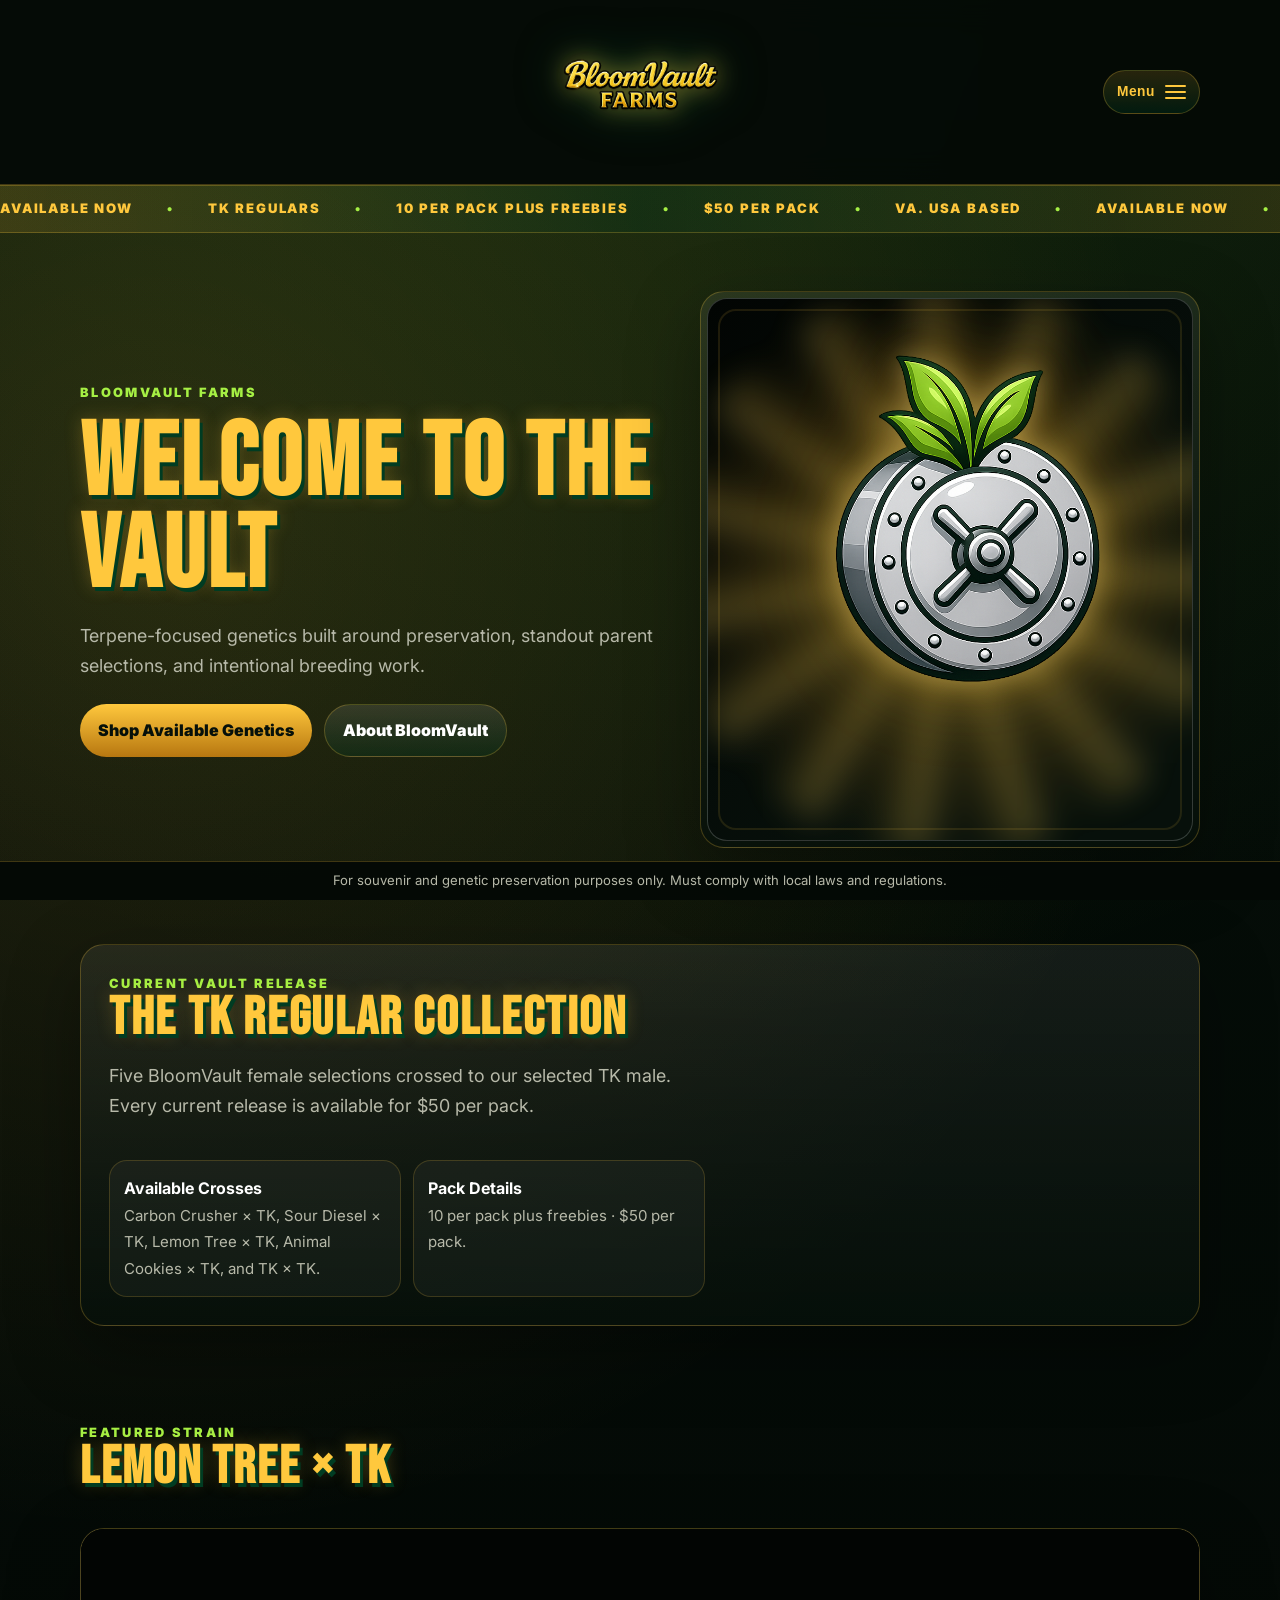
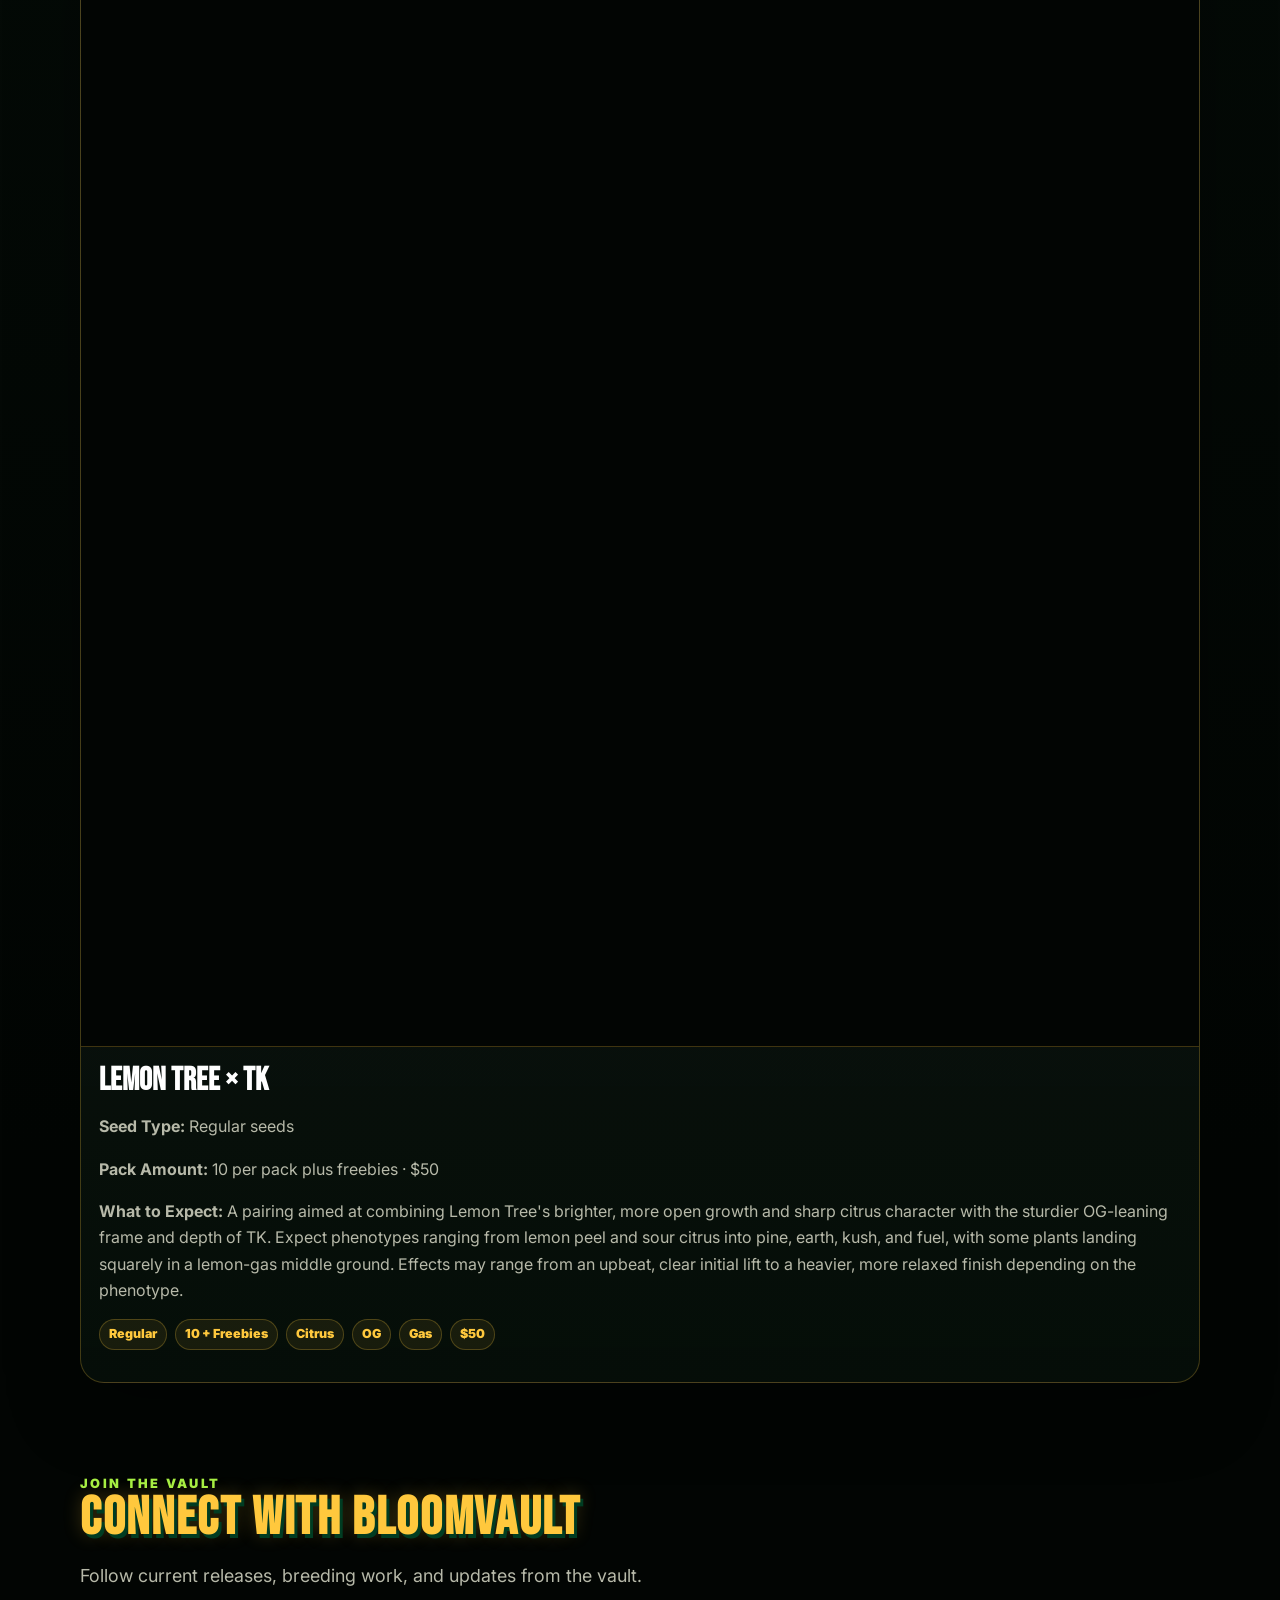
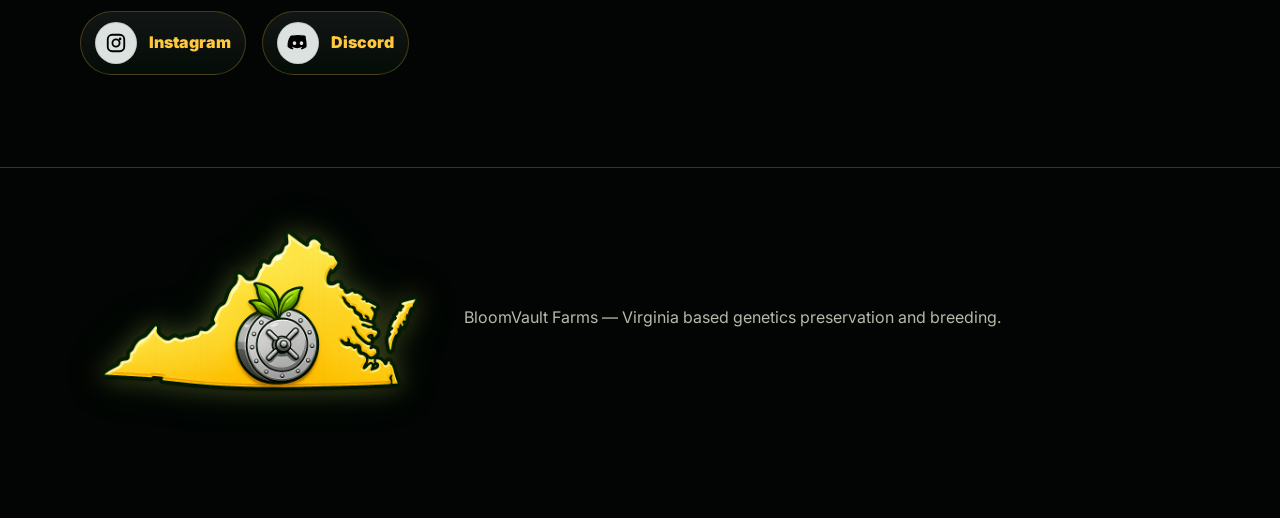
==== commit 78ffbe87: "Use clear Lemon Society artwork" ====
--- a/index.html
+++ b/index.html
@@ -22,7 +22,7 @@
   <main class="home-main">
     <section class="hero container"><div class="hero-grid"><div><div class="eyebrow">BloomVault Farms</div><h1 class="title">WELCOME TO THE VAULT</h1><p class="lead">Terpene-focused genetics built around preservation, standout parent selections, and intentional breeding work.</p><div class="actions"><a class="btn primary" href="genetics.html">Shop Available Genetics</a><a class="btn" href="about.html">About BloomVault</a></div></div><div class="vault"><div class="vault-inner vault-logo-panel"><img class="vault-mark" src="assets/img/vault-logo.png" alt="BloomVault vault logo"></div></div></div></section>
     <section class="section container"><div class="focus-panel"><div class="focus-content"><div><div class="eyebrow">Current Vault Release</div><h2 class="section-title">THE TK REGULAR COLLECTION</h2><p class="lead">Five BloomVault female selections crossed to our selected TK male. Every current release is available for $50 per pack.</p></div><div class="focus-list"><div><strong>Available Crosses</strong><span>Carbon Crusher × TK, Sour Diesel × TK, Lemon Tree × TK, Animal Cookies × TK, and TK × TK.</span></div><div><strong>Pack Details</strong><span>10 per pack plus freebies · $50 per pack.</span></div></div></div></div></section>
-    <section class="section container"><div class="section-head"><div><div class="eyebrow">Featured Strain</div><h2 class="section-title">LEMON TREE × TK</h2></div></div><article class="seed-card"><div class="seed-art has-image"><img src="assets/img/lemon-society-ltxtk.jpg" alt="Lemon Society — Lemon Tree × TK artwork"></div><div class="seed-body"><h3>Lemon Tree × TK</h3><p class="muted"><strong>Seed Type:</strong> Regular seeds</p><p class="muted"><strong>Pack Amount:</strong> 10 per pack plus freebies · $50</p><p class="muted"><strong>What to Expect:</strong> A pairing aimed at combining Lemon Tree's brighter, more open growth and sharp citrus character with the sturdier OG-leaning frame and depth of TK. Expect phenotypes ranging from lemon peel and sour citrus into pine, earth, kush, and fuel, with some plants landing squarely in a lemon-gas middle ground. Effects may range from an upbeat, clear initial lift to a heavier, more relaxed finish depending on the phenotype.</p><div class="badges"><span class="badge">Regular</span><span class="badge">10 + Freebies</span><span class="badge">Citrus</span><span class="badge">OG</span><span class="badge">Gas</span><span class="badge">$50</span></div></div></article></section>
+    <section class="section container"><div class="section-head"><div><div class="eyebrow">Featured Strain</div><h2 class="section-title">LEMON TREE × TK</h2></div></div><article class="seed-card"><div class="seed-art has-image"><img src="assets/img/lemon-society-ltxtk.avif?v=2" alt="Lemon Society — Lemon Tree × TK artwork"></div><div class="seed-body"><h3>Lemon Tree × TK</h3><p class="muted"><strong>Seed Type:</strong> Regular seeds</p><p class="muted"><strong>Pack Amount:</strong> 10 per pack plus freebies · $50</p><p class="muted"><strong>What to Expect:</strong> A pairing aimed at combining Lemon Tree's brighter, more open growth and sharp citrus character with the sturdier OG-leaning frame and depth of TK. Expect phenotypes ranging from lemon peel and sour citrus into pine, earth, kush, and fuel, with some plants landing squarely in a lemon-gas middle ground. Effects may range from an upbeat, clear initial lift to a heavier, more relaxed finish depending on the phenotype.</p><div class="badges"><span class="badge">Regular</span><span class="badge">10 + Freebies</span><span class="badge">Citrus</span><span class="badge">OG</span><span class="badge">Gas</span><span class="badge">$50</span></div></div></article></section>
     <section class="social-section container"><div class="eyebrow">Join The Vault</div><h2 class="section-title">CONNECT WITH BLOOMVAULT</h2><p class="lead">Follow current releases, breeding work, and updates from the vault.</p><div class="social-links"><a href="https://www.instagram.com/bloomvault_farms?igsh=NGVncnJ1NHVtbXpz&utm_source=qr" target="_blank" rel="noopener"><span class="social-icon-wrap"><img src="assets/icons/instagram-black.svg" alt="Instagram"></span><span>Instagram</span></a><a href="https://discord.gg/j6gGDJBfR" target="_blank" rel="noopener"><span class="social-icon-wrap"><img src="assets/icons/discord-black.svg" alt="Discord"></span><span>Discord</span></a></div></section>
   </main>
   <footer class="site-footer"><div class="container footer-inner"><img class="footer-logo va-footer-logo" src="assets/img/va-bvf.png" alt="BloomVault Farms Virginia logo"><p>BloomVault Farms — Virginia based genetics preservation and breeding.</p></div></footer><div class="legal">For souvenir and genetic preservation purposes only. Must comply with local laws and regulations.</div><script src="assets/js/site.js"></script>
--- a/assets/css/strain-images.css
+++ b/assets/css/strain-images.css
@@ -1 +1 @@
-.seed-art.has-image{padding:0;background:#020503;overflow:hidden}.seed-art.has-image:after{display:none}.seed-art.has-image img{width:100%;height:100%;object-fit:cover;display:block}+.seed-art.has-image{width:100%!important;height:auto!important;min-height:0!important;aspect-ratio:1/1!important;padding:0!important;margin:0!important;background:#020503!important;overflow:hidden!important;display:block!important;line-height:0!important}.seed-art.has-image:before,.seed-art.has-image:after{display:none!important;content:none!important}.seed-art.has-image img{width:100%!important;height:100%!important;max-width:none!important;max-height:none!important;aspect-ratio:1/1!important;object-fit:contain!important;object-position:center center!important;display:block!important;margin:0!important;padding:0!important;background:#020503!important}
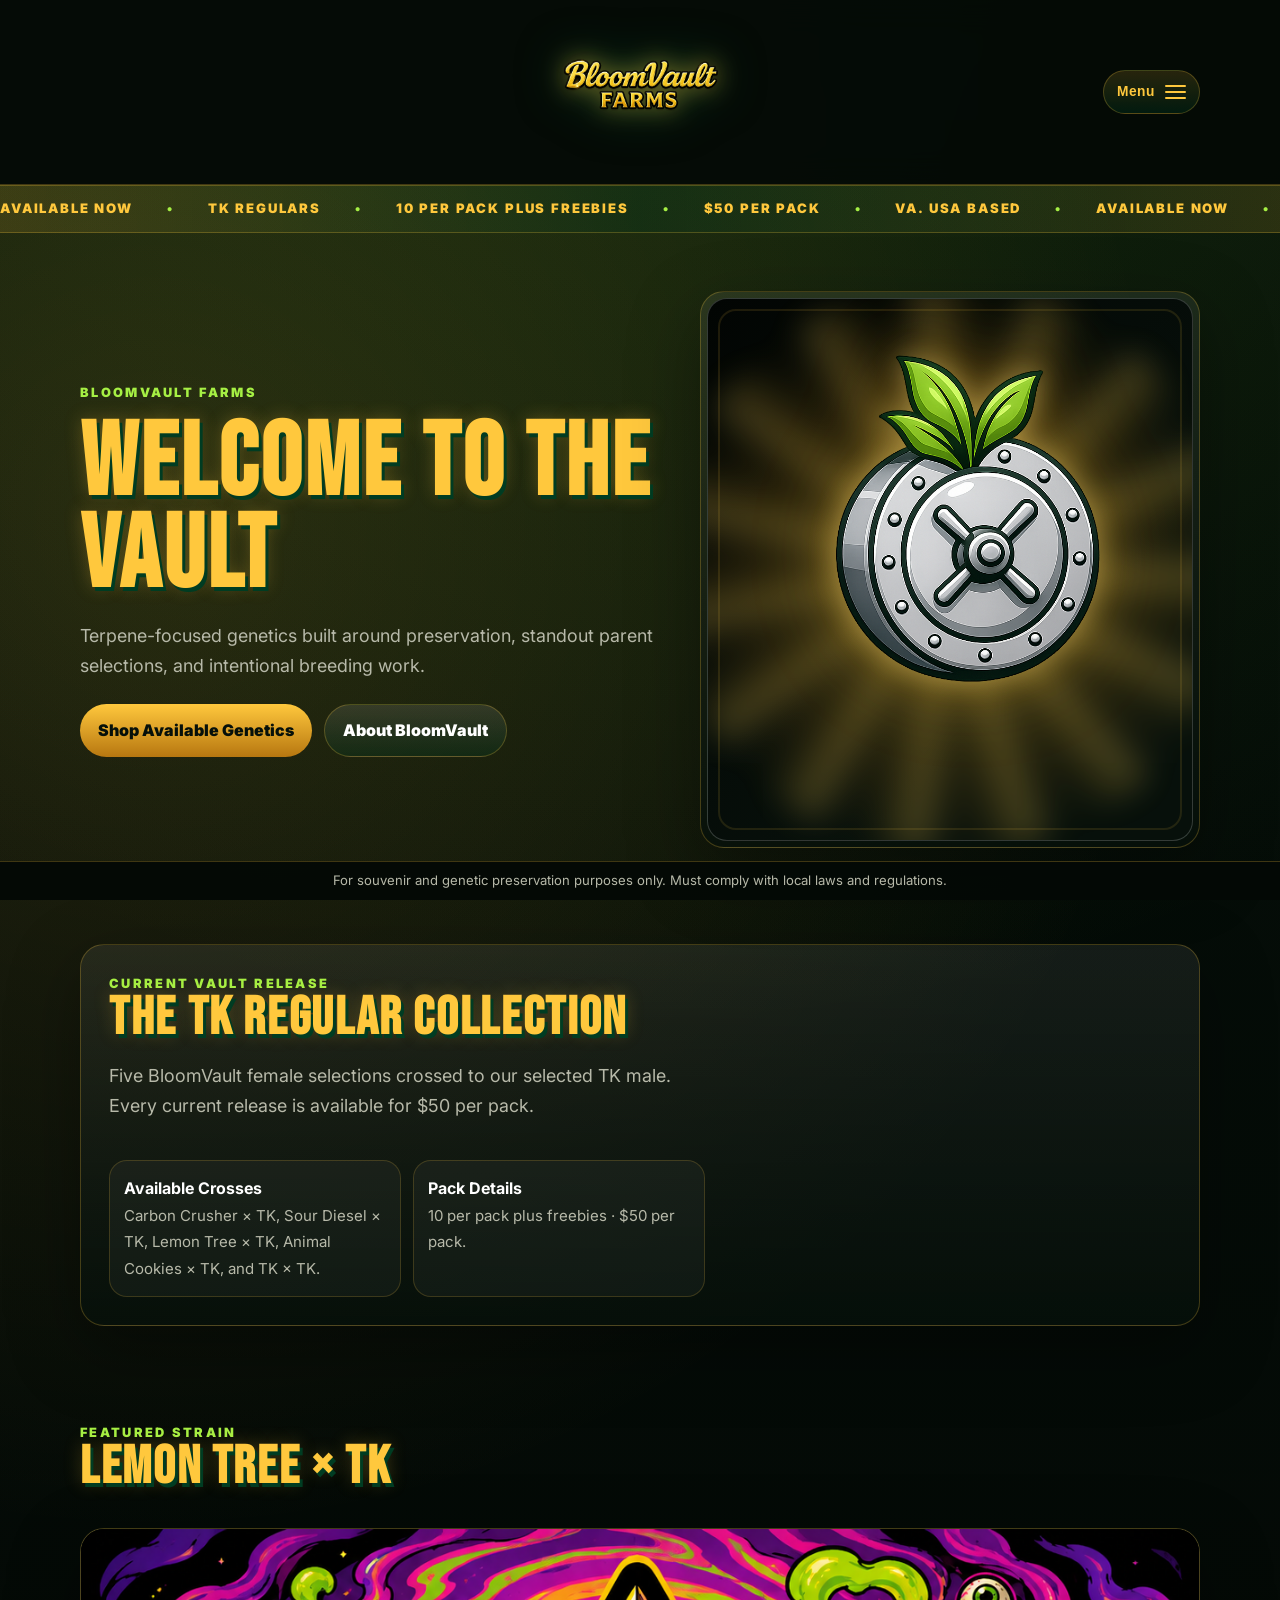
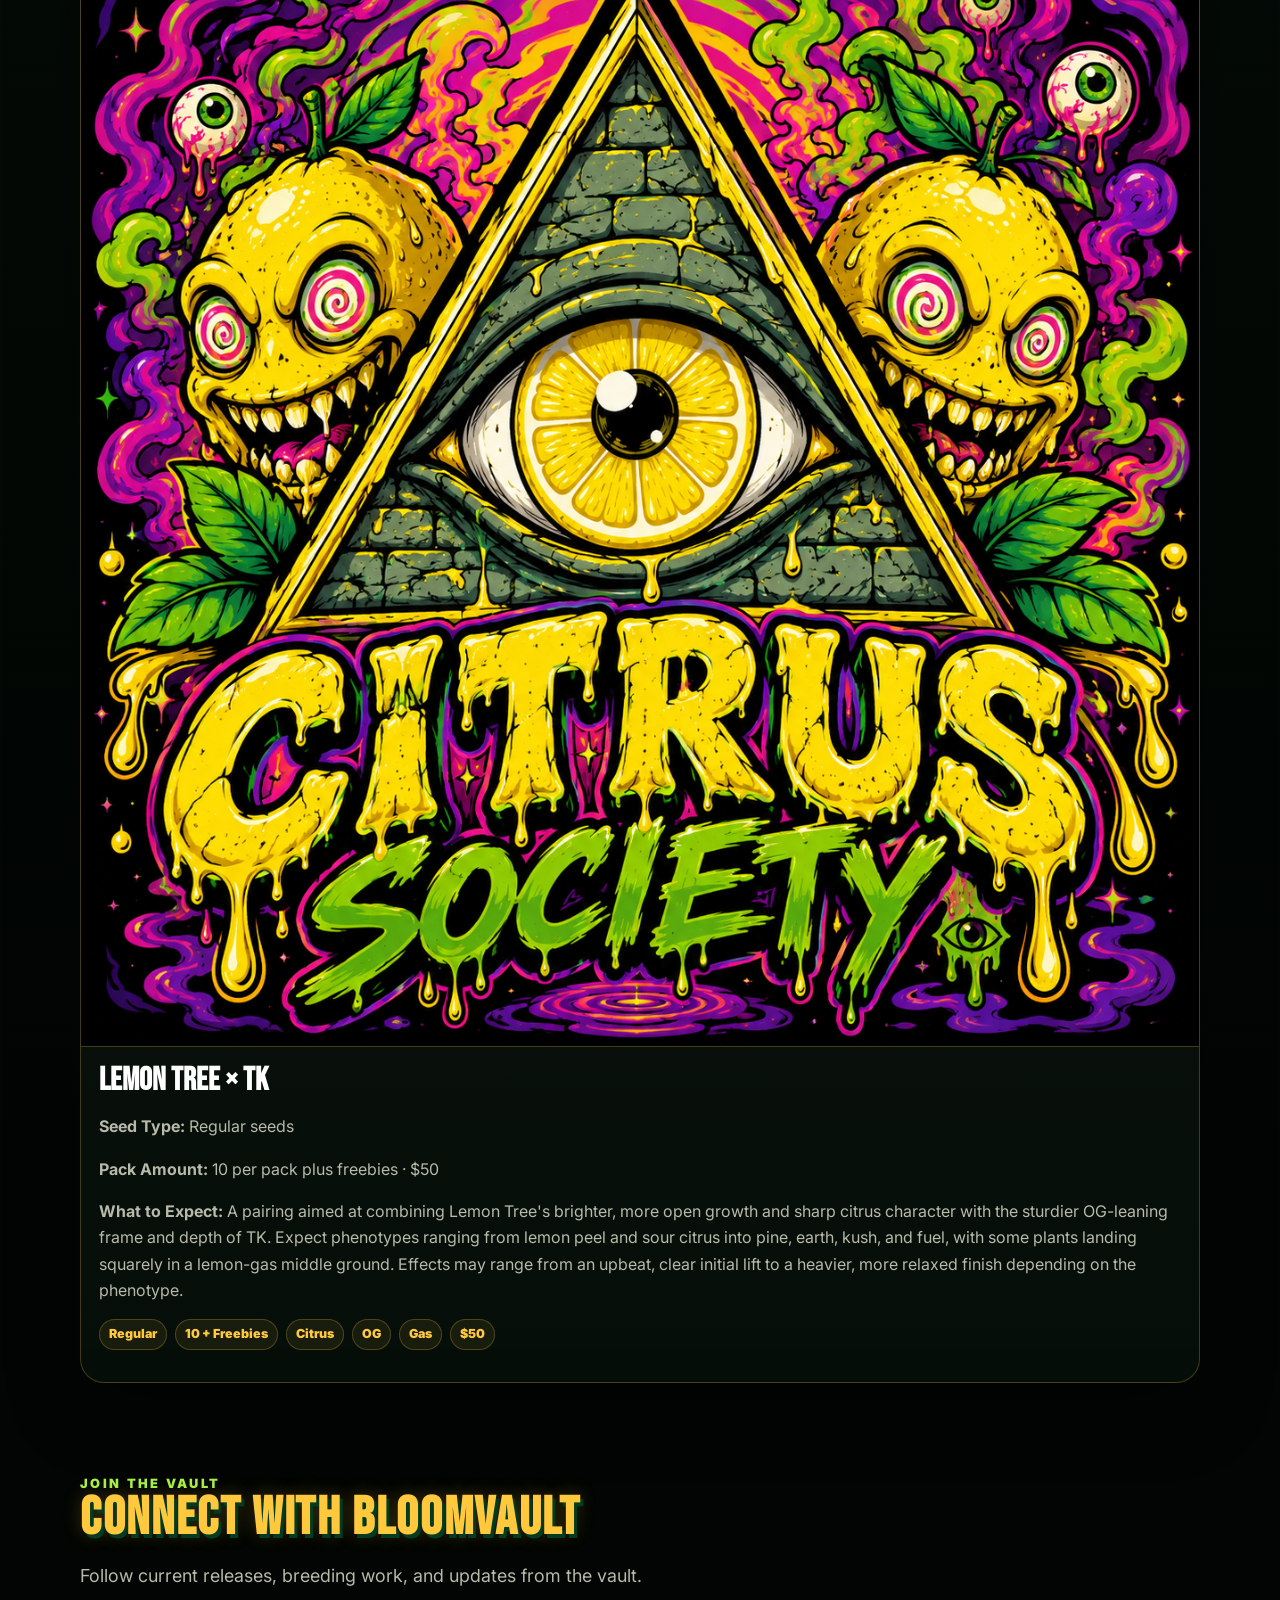
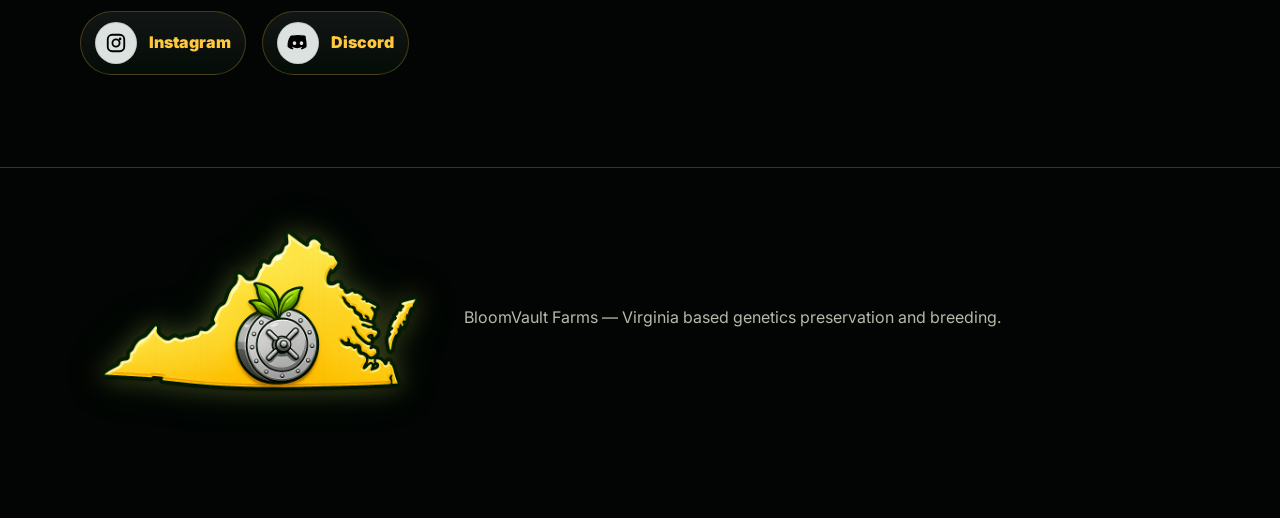
==== commit 935548a3: "Use Citrus Society artwork for featured strain" ====
--- a/index.html
+++ b/index.html
@@ -22,7 +22,7 @@
   <main class="home-main">
     <section class="hero container"><div class="hero-grid"><div><div class="eyebrow">BloomVault Farms</div><h1 class="title">WELCOME TO THE VAULT</h1><p class="lead">Terpene-focused genetics built around preservation, standout parent selections, and intentional breeding work.</p><div class="actions"><a class="btn primary" href="genetics.html">Shop Available Genetics</a><a class="btn" href="about.html">About BloomVault</a></div></div><div class="vault"><div class="vault-inner vault-logo-panel"><img class="vault-mark" src="assets/img/vault-logo.png" alt="BloomVault vault logo"></div></div></div></section>
     <section class="section container"><div class="focus-panel"><div class="focus-content"><div><div class="eyebrow">Current Vault Release</div><h2 class="section-title">THE TK REGULAR COLLECTION</h2><p class="lead">Five BloomVault female selections crossed to our selected TK male. Every current release is available for $50 per pack.</p></div><div class="focus-list"><div><strong>Available Crosses</strong><span>Carbon Crusher × TK, Sour Diesel × TK, Lemon Tree × TK, Animal Cookies × TK, and TK × TK.</span></div><div><strong>Pack Details</strong><span>10 per pack plus freebies · $50 per pack.</span></div></div></div></div></section>
-    <section class="section container"><div class="section-head"><div><div class="eyebrow">Featured Strain</div><h2 class="section-title">LEMON TREE × TK</h2></div></div><article class="seed-card"><div class="seed-art has-image"><img src="assets/img/lemon-society-ltxtk.avif?v=2" alt="Lemon Society — Lemon Tree × TK artwork"></div><div class="seed-body"><h3>Lemon Tree × TK</h3><p class="muted"><strong>Seed Type:</strong> Regular seeds</p><p class="muted"><strong>Pack Amount:</strong> 10 per pack plus freebies · $50</p><p class="muted"><strong>What to Expect:</strong> A pairing aimed at combining Lemon Tree's brighter, more open growth and sharp citrus character with the sturdier OG-leaning frame and depth of TK. Expect phenotypes ranging from lemon peel and sour citrus into pine, earth, kush, and fuel, with some plants landing squarely in a lemon-gas middle ground. Effects may range from an upbeat, clear initial lift to a heavier, more relaxed finish depending on the phenotype.</p><div class="badges"><span class="badge">Regular</span><span class="badge">10 + Freebies</span><span class="badge">Citrus</span><span class="badge">OG</span><span class="badge">Gas</span><span class="badge">$50</span></div></div></article></section>
+    <section class="section container"><div class="section-head"><div><div class="eyebrow">Featured Strain</div><h2 class="section-title">LEMON TREE × TK</h2></div></div><article class="seed-card"><div class="seed-art has-image"><img src="assets/img/citrus-society.jpg?v=1" alt="Citrus Society — Lemon Tree × TK artwork"></div><div class="seed-body"><h3>Lemon Tree × TK</h3><p class="muted"><strong>Seed Type:</strong> Regular seeds</p><p class="muted"><strong>Pack Amount:</strong> 10 per pack plus freebies · $50</p><p class="muted"><strong>What to Expect:</strong> A pairing aimed at combining Lemon Tree's brighter, more open growth and sharp citrus character with the sturdier OG-leaning frame and depth of TK. Expect phenotypes ranging from lemon peel and sour citrus into pine, earth, kush, and fuel, with some plants landing squarely in a lemon-gas middle ground. Effects may range from an upbeat, clear initial lift to a heavier, more relaxed finish depending on the phenotype.</p><div class="badges"><span class="badge">Regular</span><span class="badge">10 + Freebies</span><span class="badge">Citrus</span><span class="badge">OG</span><span class="badge">Gas</span><span class="badge">$50</span></div></div></article></section>
     <section class="social-section container"><div class="eyebrow">Join The Vault</div><h2 class="section-title">CONNECT WITH BLOOMVAULT</h2><p class="lead">Follow current releases, breeding work, and updates from the vault.</p><div class="social-links"><a href="https://www.instagram.com/bloomvault_farms?igsh=NGVncnJ1NHVtbXpz&utm_source=qr" target="_blank" rel="noopener"><span class="social-icon-wrap"><img src="assets/icons/instagram-black.svg" alt="Instagram"></span><span>Instagram</span></a><a href="https://discord.gg/j6gGDJBfR" target="_blank" rel="noopener"><span class="social-icon-wrap"><img src="assets/icons/discord-black.svg" alt="Discord"></span><span>Discord</span></a></div></section>
   </main>
   <footer class="site-footer"><div class="container footer-inner"><img class="footer-logo va-footer-logo" src="assets/img/va-bvf.png" alt="BloomVault Farms Virginia logo"><p>BloomVault Farms — Virginia based genetics preservation and breeding.</p></div></footer><div class="legal">For souvenir and genetic preservation purposes only. Must comply with local laws and regulations.</div><script src="assets/js/site.js"></script>
--- a/assets/css/strain-images.css
+++ b/assets/css/strain-images.css
@@ -1 +1 @@
-.seed-art.has-image{width:100%!important;height:auto!important;min-height:0!important;aspect-ratio:1/1!important;padding:0!important;margin:0!important;background:#020503!important;overflow:hidden!important;display:block!important;line-height:0!important}.seed-art.has-image:before,.seed-art.has-image:after{display:none!important;content:none!important}.seed-art.has-image img{width:100%!important;height:100%!important;max-width:none!important;max-height:none!important;aspect-ratio:1/1!important;object-fit:contain!important;object-position:center center!important;display:block!important;margin:0!important;padding:0!important;background:#020503!important}+.seed-art.has-image{width:100%!important;height:auto!important;min-height:0!important;aspect-ratio:1/1!important;padding:0!important;margin:0!important;background:#020503!important;overflow:hidden!important;display:grid!important;place-items:center!important;line-height:0!important}.seed-art.has-image:before,.seed-art.has-image:after{display:none!important;content:none!important}.seed-art.has-image img{width:100%!important;height:100%!important;max-width:100%!important;max-height:100%!important;aspect-ratio:auto!important;object-fit:contain!important;object-position:center center!important;display:block!important;margin:0!important;padding:0!important;background:#020503!important}
